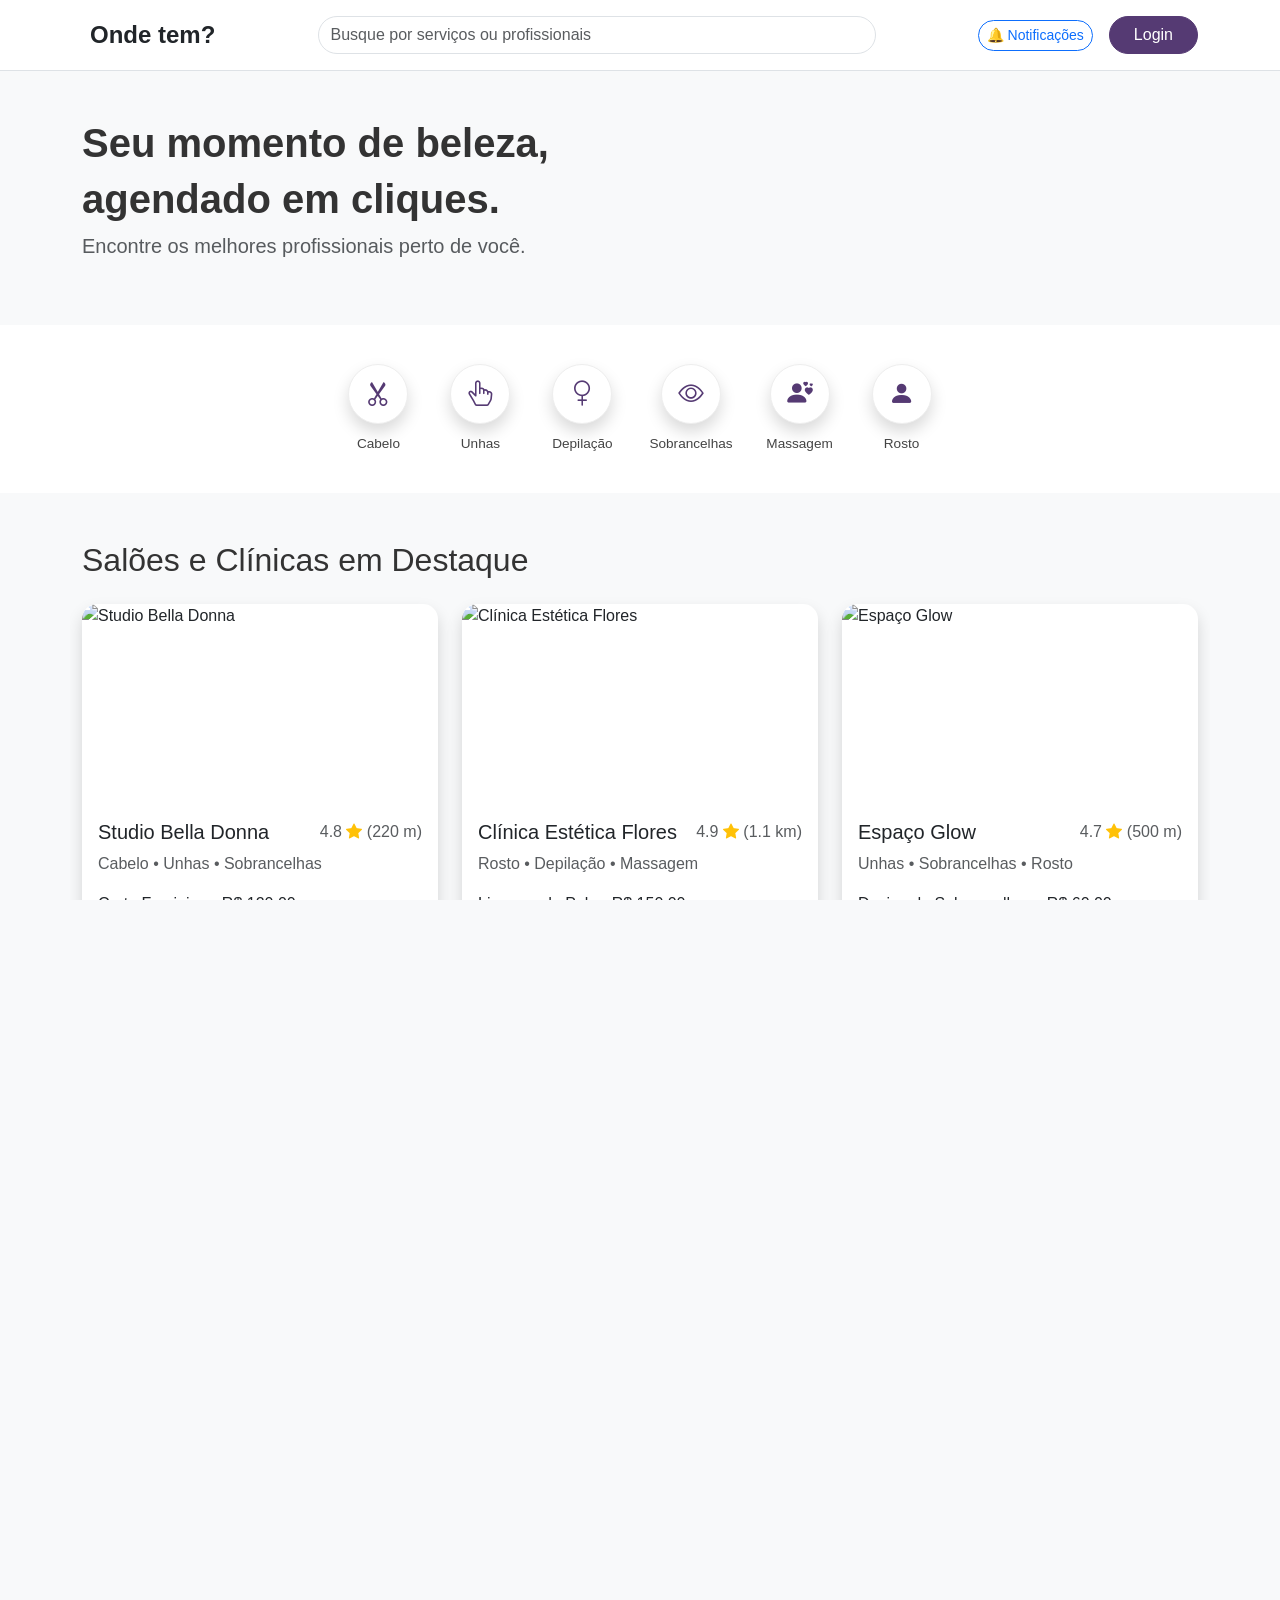
==== index.html @ 01bdcd21 "Update index.html Botão notificação" ====
<!DOCTYPE html>
<html lang="pt-br">
<head>
  <meta charset="UTF-8">
  <meta name="viewport" content="width=device-width, initial-scale=1.0">
  <title>Onde Tem? - Agendamento de Serviços Estéticos</title>
  
  <link href="https://cdn.jsdelivr.net/npm/bootstrap@5.3.0/dist/css/bootstrap.min.css" rel="stylesheet">
  <link rel="stylesheet" href="https://cdn.jsdelivr.net/npm/bootstrap-icons@1.10.5/font/bootstrap-icons.css">
  <link rel="stylesheet" href="style.css">
  <link rel="manifest" href="manifest.json">
  <meta name="theme-color" content="#553A73">
  <link rel="stylesheet" href="https://unpkg.com/leaflet@1.9.4/dist/leaflet.css" />
  <script src="https://unpkg.com/leaflet@1.9.4/dist/leaflet.js"></script>
</head>

<body>

  <header class="bg-white py-3 border-bottom sticky-top d-none d-md-block">
    <div class="container d-flex justify-content-between align-items-center">
      <div class="logo d-flex align-items-center">
        <i class="bi bi-b-circle-fill fs-2 text-danger me-2"></i>
        <span class="fs-4 fw-bold text-dark">Onde tem?</span>
      </div>
      <div class="search-bar w-50">
        <input type="search" class="form-control rounded-pill" placeholder="Busque por serviços ou profissionais">
      </div>
      <div class="header-action d-flex align-items-center gap-3">
        <button id="btn-subscribe" class="btn btn-outline-primary btn-sm rounded-pill">
          🔔 Notificações
        </button>
        <button class="btn btn-danger rounded-pill px-4">Login</button>
      </div>
    </div>
  </header>

  <header class="bg-white py-2 border-bottom d-md-none sticky-top">
    <div class="container-fluid d-flex justify-content-between align-items-center">
        <div class="logo d-flex align-items-center">
            <i class="bi bi-b-circle-fill fs-2 text-danger me-2"></i>
            <span class="fs-4 fw-bold text-dark">Onde tem?</span>
        </div>
        <div class="search-container-mobile d-flex align-items-center gap-2">
            <button id="btn-subscribe-mobile" class="btn btn-link text-primary p-0">
              <i class="bi bi-bell"></i>
            </button>
            <input type="search" id="input-busca-mobile" class="form-control rounded-pill d-none" placeholder="Buscar...">
            <div class="search-icon fs-3 text-muted ms-2" id="btn-lupa-mobile" style="cursor: pointer;">
              <i class="bi bi-search"></i>
            </div>
        </div>
    </div>
  </header>

  <section class="hero bg-light py-5">
    <div class="container text-center text-md-start position-relative">
        <div class="row align-items-center">
            <div class="col-md-8">
                <h1 class="display-6 fw-bold">Seu momento de beleza,</h1>
                <h1 class="display-6 fw-bold">agendado em cliques.</h1>
                <p class="lead text-muted d-none d-md-block">Encontre os melhores profissionais perto de você.</p>
            </div>
            <div class="col-md-4 position-relative d-none d-md-block"></div>
        </div>
    </div>
  </section>

<!-- Categorias -->
  <section class="categories py-4 bg-white">
    <div class="container">
      <div class="categories-wrapper">
        <div class="category-item text-center">
          <div class="icon-circle shadow"><i class="bi bi-scissors"></i></div>
          <p>Cabelo</p>
        </div>
        <div class="category-item text-center">
          <div class="icon-circle shadow"><i class="bi bi-hand-index-thumb"></i></div>
          <p>Unhas</p>
        </div>
        <div class="category-item text-center">
          <div class="icon-circle shadow"><i class="bi bi-gender-female"></i></div>
          <p>Depilação</p>
        </div>
        <div class="category-item text-center">
          <div class="icon-circle shadow"><i class="bi bi-eye"></i></div>
          <p>Sobrancelhas</p>
        </div>
        <div class="category-item text-center">
          <div class="icon-circle shadow"><i class="bi bi-person-hearts"></i></div>
          <p>Massagem</p>
        </div>
        <div class="category-item text-center">
          <div class="icon-circle shadow"><i class="bi bi-person-fill"></i></div>
          <p>Rosto</p>
        </div>
      </div>
    </div>
  </section>

<!-- Cards com Salões e Clínicas -->  
<section class="listings py-5 bg-light">
  <div class="container">
    <h2 class="mb-4">Salões e Clínicas em Destaque</h2>
    <div class="row g-4 flex-nowrap overflow-auto pb-3">
      
      <div class="col-10 col-md-6 col-lg-4 card-salao" data-index="0">
        <div class="card service-card shadow h-100">
          <img src="https://frizzar.com.br/blog/wp-content/uploads/2025/01/salao-de-beleza-moderno.webp" class="card-img-top" alt="Studio Bella Donna" style="height: 200px; object-fit: cover;">
          <div class="card-body d-flex flex-column">
            <div class="d-flex justify-content-between align-items-center mb-2">
              <h5 class="card-title mb-0">Studio Bella Donna</h5>
              <span class="text-muted fs-6">4.8 <i class="bi bi-star-fill text-warning"></i> (220 m)</span>
            </div>
            <p class="card-text text-muted mb-3">Cabelo • Unhas • Sobrancelhas</p>
            <div class="services-list mb-3">
              <p>Corte Feminino • R$ 120,00</p>
              <p>Manicure Simples • R$ 35,00</p>
            </div>
            <div class="mt-auto">
              <button class="btn btn-danger w-100 rounded-pill">Agendar</button>
            </div>
          </div>
        </div>
      </div>

      <div class="col-10 col-md-6 col-lg-4 card-salao" data-index="1">
        <div class="card service-card shadow h-100">
          <img src="https://s2.glbimg.com/Ha2q-YYa3pCWtwM4E51zi_p-POI=/940x523/e.glbimg.com/og/ed/f/original/2019/02/20/blow-dry-bar-del-mar-chairs-counter-853427.jpg" class="card-img-top" alt="Clínica Estética Flores" style="height: 200px; object-fit: cover;">
          <div class="card-body d-flex flex-column">
            <div class="d-flex justify-content-between align-items-center mb-2">
              <h5 class="card-title mb-0">Clínica Estética Flores</h5>
              <span class="text-muted fs-6">4.9 <i class="bi bi-star-fill text-warning"></i> (1.1 km)</span>
            </div>
            <p class="card-text text-muted mb-3">Rosto • Depilação • Massagem</p>
            <div class="services-list mb-3">
              <p>Limpeza de Pele • R$ 150,00</p>
              <p>Drenagem Linfática • R$ 180,00</p>
            </div>
            <div class="mt-auto">
              <button class="btn btn-danger w-100 rounded-pill">Agendar</button>
            </div>
          </div>
        </div>
      </div>

      <div class="col-10 col-md-6 col-lg-4 card-salao" data-index="2">
        <div class="card service-card shadow h-100">
          <img src="https://ferrante.com.br/wp-content/uploads/2024/11/decoracao-minimalista-salao.jpg.jpeg" class="card-img-top" alt="Espaço Glow" style="height: 200px; object-fit: cover;">
          <div class="card-body d-flex flex-column">
            <div class="d-flex justify-content-between align-items-center mb-2">
              <h5 class="card-title mb-0">Espaço Glow</h5>
              <span class="text-muted fs-6">4.7 <i class="bi bi-star-fill text-warning"></i> (500 m)</span>
            </div>
            <p class="card-text text-muted mb-3">Unhas • Sobrancelhas • Rosto</p>
            <div class="services-list mb-3">
              <p>Design de Sobrancelhas • R$ 60,00</p>
              <p>Alongamento em Gel • R$ 160,00</p>
            </div>
            <div class="mt-auto">
              <button class="btn btn-danger w-100 rounded-pill">Agendar</button>
            </div>
          </div>
        </div>
      </div>

    </div>
  </div>
</section>

<!-- Modal ao clicar em agendar -->  
  <div class="modal fade" id="modalAgendamento" tabindex="-1" aria-labelledby="modalAgendamentoLabel" aria-hidden="true">
  <div class="modal-dialog modal-dialog-centered">
    <div class="modal-content">
      <div class="modal-header">
        <h5 class="modal-title" id="modalAgendamentoLabel">Finalizar Agendamento</h5>
        <button type="button" class="btn-close" data-bs-dismiss="modal" aria-label="Close"></button>
      </div>
      <div class="modal-body">
        <form id="formAgendamento">
          <div class="mb-3">
            <label class="form-label">Escolha o dia:</label>
            <input type="date" class="form-control" id="dataAgendamento" required>
          </div>

          <div class="mb-3">
            <label class="form-label">Horário disponível:</label>
            <select class="form-select" id="horaAgendamento" required>
              <option value="">Selecione...</option>
              <option>09:00</option>
              <option>10:00</option>
              <option>14:00</option>
              <option>16:00</option>
            </select>
          </div>

          <div class="mb-3">
            <label class="form-label">Forma de Pagamento:</label>
            <select class="form-select" id="metodoPagamento" required>
              <option value="pix">Pix</option>
              <option value="cartao">Cartão de Crédito</option>
              <option value="local">Pagar no Estabelecimento</option>
            </select>
          </div>

          <hr>
          <div id="statusPagamento" class="text-center small mb-2"></div>
          <button type="submit" class="btn btn-danger w-100 rounded-pill">Confirmar e Pagar</button>
        </form>
      </div>
    </div>
  </div>
  </div>

<!-- Barra de navegação mobile --> 
  <nav class="fixed-bottom bg-white d-md-none border-top py-2 bottom-nav">
    <div class="container-fluid d-flex justify-content-around text-center">
      <a href="index.html" class="nav-link-custom text-danger">
          <i class="bi bi-house-door-fill fs-4"></i>
          <span class="small d-block">Início</span>
      </a>
      <a href="#" class="nav-link-custom text-muted">
          <i class="bi bi-search fs-4"></i>
          <span class="small d-block">Buscar</span>
      </a>
      <a href="agendamentos.html" class="nav-link-custom text-muted">
          <i class="bi bi-calendar-check fs-4"></i>
          <span class="small d-block">Agendamentos</span>
      </a>
      <a href="#" class="nav-link-custom text-muted">
          <i class="bi bi-person fs-4"></i>
          <span class="small d-block">Perfil</span>
      </a>
    </div>
  </nav>

<!-- Mapa -->   
  <div id="map"></div>

  <script src="https://cdn.jsdelivr.net/npm/bootstrap@5.3.0/dist/js/bootstrap.bundle.min.js"></script>
  <script src="config.js"></script>
  <script src="utils.js"></script>
  <script src="script.js"></script>
  <script src="app.js"></script>
</body>
</html>
---- style.css ----
/* --- CONFIGURAÇÕES BASE --- */
html, body {
    height: 100%;
    margin: 0;
    font-family: 'Segoe UI', Arial, sans-serif;
    background-color: #f8f9fa;
    color: #333;
    overflow: hidden; /* Trava o scroll geral para o efeito Airbnb funcionar */
}

/* Cores do Design (Roxo Principal) */
.btn-danger {
    background-color: #553A73;
    border-color: #553A73;
}
.btn-danger:hover {
    background-color: #442e5c;
    border-color: #442e5c;
}
.text-danger {
    color: #553A73 !important;
}

/* --- ESTRUTURA SPLIT SCREEN (AIRBNB STYLE) --- */
.main-split-container {
    display: flex;
    height: calc(100vh - 73px); /* Altura total menos o header */
    margin-top: 73px; /* Compensação do header fixo */
}

/* Lado Esquerdo: Lista Rolável */
.listings-side {
    flex: 1.2;
    overflow-y: auto;
    background: #fff;
    scrollbar-width: none; /* Esconde scroll no Firefox */
}
.listings-side::-webkit-scrollbar {
    display: none; /* Esconde scroll no Chrome/Safari */
}

/* Lado Direito: Mapa Fixo */
.map-side {
    flex: 2;
    position: sticky;
    top: 0;
    height: 100%;
}
#map {
    height: 100%;
    width: 100%;
    z-index: 1;
}

/* --- CATEGORIAS (BOLINHAS) --- */
.categories-wrapper {
    display: flex;
    justify-content: flex-start;
    align-items: center;
    gap: 32px; /* Espaçamento elegante entre categorias */
    overflow-x: auto;
    padding: 15px 20px;
    scrollbar-width: none;
}

.categories-wrapper::-webkit-scrollbar {
    display: none;
}

/* Centraliza no Desktop */
@media (min-width: 769px) {
    .categories-wrapper {
        justify-content: center;
    }
}

.category-item {
    flex: 0 0 auto;
    min-width: 70px;
    cursor: pointer;
    text-align: center;
    display: flex;
    flex-direction: column;
    align-items: center;
}

.icon-circle {
    width: 60px;
    height: 60px;
    background-color: white;
    border-radius: 50%;
    display: flex;
    justify-content: center;
    align-items: center;
    margin-bottom: 10px;
    font-size: 1.6rem;
    color: #553A73;
    transition: all 0.2s ease-in-out;
    border: 1px solid #eee;
    box-shadow: 0 2px 4px rgba(0,0,0,0.05);
}

.category-item:hover .icon-circle {
    transform: translateY(-3px);
    border-color: #553A73;
    box-shadow: 0 4px 8px rgba(85, 58, 115, 0.15);
}

.category-item p {
    font-size: 0.85rem;
    font-weight: 500;
    color: #444;
    margin-bottom: 0;
    white-space: nowrap;
}

/* --- CARDS DE SERVIÇO --- */
.service-card {
    border: none;
    border-radius: 15px;
    overflow: hidden;
    transition: all 0.3s ease;
    background: #fff;
}

.service-card img {
    height: 200px;
    object-fit: cover;
    border-radius: 15px 15px 0 0;
}

.service-card:hover {
    box-shadow: 0 8px 16px rgba(0,0,0,0.15) !important;
}

.card-ativo-mapa {
    border: 2px solid #553A73 !important;
    transform: translateY(-5px);
    box-shadow: 0 10px 20px rgba(85, 58, 115, 0.2) !important;
}

/* --- BUSCA MOBILE --- */
#input-busca-mobile {
    width: 0;
    transition: width 0.3s ease;
}
#input-busca-mobile.ativo {
    width: 150px;
    display: block !important;
}

/* --- RESPONSIVIDADE (GAVETA MOBILE) --- */
@media (max-width: 768px) {
    html, body {
        overflow: auto;
    }
    
    .main-split-container {
        flex-direction: column;
        height: auto;
        position: relative;
    }

    .map-side {
        position: absolute;
        top: 0; left: 0;
        width: 100%;
        height: 100vh;
        z-index: 1;
    }

    .listings-side {
        position: relative;
        margin-top: 50vh; /* Gaveta começa no meio */
        z-index: 100;
        border-radius: 25px 25px 0 0;
        box-shadow: 0 -5px 20px rgba(0,0,0,0.2);
        padding-bottom: 100px;
        background: #fff;
    }

    .listings-side::before {
        content: "";
        width: 40px;
        height: 5px;
        background: #ccc;
        border-radius: 10px;
        margin: 15px auto;
        display: block;
    }
}

/* Marcadores Estilo Airbnb (Pílulas de Preço) */
.custom-div-icon div {
    background: white;
    padding: 5px 10px;
    border-radius: 20px;
    font-weight: bold;
    border: 1px solid #ccc;
    box-shadow: 0 2px 5px rgba(0,0,0,0.2);
    font-size: 12px;
    white-space: nowrap;
    color: #333;
}
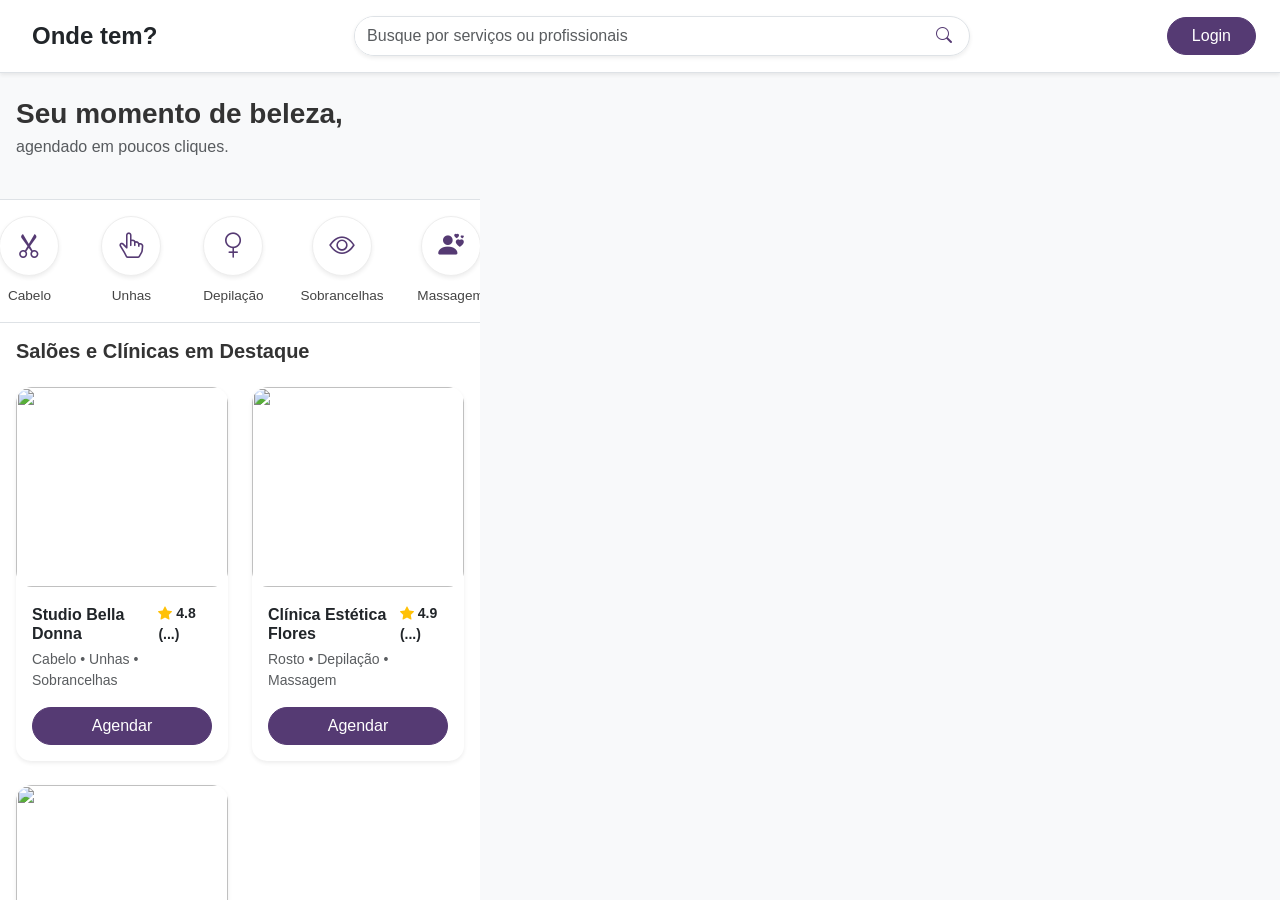
==== commit 05d38904: "botão de login e cadastro" ====
--- a/index.html
+++ b/index.html
@@ -7,214 +7,179 @@
   
   <link href="https://cdn.jsdelivr.net/npm/bootstrap@5.3.0/dist/css/bootstrap.min.css" rel="stylesheet">
   <link rel="stylesheet" href="https://cdn.jsdelivr.net/npm/bootstrap-icons@1.10.5/font/bootstrap-icons.css">
+  <link rel="stylesheet" href="https://unpkg.com/leaflet@1.9.4/dist/leaflet.css" />
   <link rel="stylesheet" href="style.css">
+  
   <link rel="manifest" href="manifest.json">
-  <meta name="theme-color" content="#553A73">
-  <link rel="stylesheet" href="https://unpkg.com/leaflet@1.9.4/dist/leaflet.css" />
+  <meta name="theme-color" content="#d93d3d">
+  
   <script src="https://unpkg.com/leaflet@1.9.4/dist/leaflet.js"></script>
 </head>
 
 <body>
 
-  <header class="bg-white py-3 border-bottom sticky-top d-none d-md-block">
-    <div class="container d-flex justify-content-between align-items-center">
+  <header class="bg-white py-3 border-bottom fixed-top shadow-sm" style="height: 73px; z-index: 1100;">
+    <div class="container-fluid px-4 d-flex justify-content-between align-items-center h-100">
       <div class="logo d-flex align-items-center">
         <i class="bi bi-b-circle-fill fs-2 text-danger me-2"></i>
         <span class="fs-4 fw-bold text-dark">Onde tem?</span>
       </div>
-      <div class="search-bar w-50">
-        <input type="search" class="form-control rounded-pill" placeholder="Busque por serviços ou profissionais">
-      </div>
-      <div class="header-action d-flex align-items-center gap-3">
-        <button id="btn-subscribe" class="btn btn-outline-primary btn-sm rounded-pill">
-          🔔 Notificações
-        </button>
-        <button class="btn btn-danger rounded-pill px-4">Login</button>
-      </div>
-    </div>
+      
+      <div class="search-bar w-50 d-none d-md-block">
+        <div class="input-group rounded-pill border shadow-sm">
+            <input type="search" class="form-control border-0 rounded-pill" placeholder="Busque por serviços ou profissionais">
+            <button class="btn text-danger pe-3"><i class="bi bi-search"></i></button>
+        </div>
+      </div>
+
+      <div class="search-container-mobile d-flex d-md-none align-items-center">
+        <input type="search" id="input-busca-mobile" class="form-control rounded-pill d-none" placeholder="Buscar...">
+        <div class="search-icon fs-3 text-muted ms-2" id="btn-lupa-mobile" style="cursor: pointer;">
+          <i class="bi bi-search"></i>
+        </div>
+      </div>
+
+      <div class="header-action">
+        <button class="btn btn-danger rounded-pill px-4" data-bs-toggle="modal" data-bs-target="#modalLogin">Login</button>
+      </div>
   </header>
 
-  <header class="bg-white py-2 border-bottom d-md-none sticky-top">
-    <div class="container-fluid d-flex justify-content-between align-items-center">
-        <div class="logo d-flex align-items-center">
-            <i class="bi bi-b-circle-fill fs-2 text-danger me-2"></i>
-            <span class="fs-4 fw-bold text-dark">Onde tem?</span>
-        </div>
-        <div class="search-container-mobile d-flex align-items-center gap-2">
-            <button id="btn-subscribe-mobile" class="btn btn-link text-primary p-0">
-              <i class="bi bi-bell"></i>
-            </button>
-            <input type="search" id="input-busca-mobile" class="form-control rounded-pill d-none" placeholder="Buscar...">
-            <div class="search-icon fs-3 text-muted ms-2" id="btn-lupa-mobile" style="cursor: pointer;">
-              <i class="bi bi-search"></i>
-            </div>
-        </div>
-    </div>
-  </header>
-
-  <section class="hero bg-light py-5">
-    <div class="container text-center text-md-start position-relative">
-        <div class="row align-items-center">
-            <div class="col-md-8">
-                <h1 class="display-6 fw-bold">Seu momento de beleza,</h1>
-                <h1 class="display-6 fw-bold">agendado em cliques.</h1>
-                <p class="lead text-muted d-none d-md-block">Encontre os melhores profissionais perto de você.</p>
-            </div>
-            <div class="col-md-4 position-relative d-none d-md-block"></div>
-        </div>
-    </div>
-  </section>
-
-<!-- Categorias -->
-  <section class="categories py-4 bg-white">
-    <div class="container">
-      <div class="categories-wrapper">
-        <div class="category-item text-center">
-          <div class="icon-circle shadow"><i class="bi bi-scissors"></i></div>
-          <p>Cabelo</p>
-        </div>
-        <div class="category-item text-center">
-          <div class="icon-circle shadow"><i class="bi bi-hand-index-thumb"></i></div>
-          <p>Unhas</p>
-        </div>
-        <div class="category-item text-center">
-          <div class="icon-circle shadow"><i class="bi bi-gender-female"></i></div>
-          <p>Depilação</p>
-        </div>
-        <div class="category-item text-center">
-          <div class="icon-circle shadow"><i class="bi bi-eye"></i></div>
-          <p>Sobrancelhas</p>
-        </div>
-        <div class="category-item text-center">
-          <div class="icon-circle shadow"><i class="bi bi-person-hearts"></i></div>
-          <p>Massagem</p>
-        </div>
-        <div class="category-item text-center">
-          <div class="icon-circle shadow"><i class="bi bi-person-fill"></i></div>
-          <p>Rosto</p>
-        </div>
-      </div>
-    </div>
-  </section>
-
-<!-- Cards com Salões e Clínicas -->  
-<section class="listings py-5 bg-light">
-  <div class="container">
-    <h2 class="mb-4">Salões e Clínicas em Destaque</h2>
-    <div class="row g-4 flex-nowrap overflow-auto pb-3">
-      
-      <div class="col-10 col-md-6 col-lg-4 card-salao" data-index="0">
-        <div class="card service-card shadow h-100">
-          <img src="https://frizzar.com.br/blog/wp-content/uploads/2025/01/salao-de-beleza-moderno.webp" class="card-img-top" alt="Studio Bella Donna" style="height: 200px; object-fit: cover;">
-          <div class="card-body d-flex flex-column">
-            <div class="d-flex justify-content-between align-items-center mb-2">
-              <h5 class="card-title mb-0">Studio Bella Donna</h5>
-              <span class="text-muted fs-6">4.8 <i class="bi bi-star-fill text-warning"></i> (220 m)</span>
-            </div>
-            <p class="card-text text-muted mb-3">Cabelo • Unhas • Sobrancelhas</p>
-            <div class="services-list mb-3">
-              <p>Corte Feminino • R$ 120,00</p>
-              <p>Manicure Simples • R$ 35,00</p>
-            </div>
-            <div class="mt-auto">
-              <button class="btn btn-danger w-100 rounded-pill">Agendar</button>
-            </div>
-          </div>
-        </div>
-      </div>
-
-      <div class="col-10 col-md-6 col-lg-4 card-salao" data-index="1">
-        <div class="card service-card shadow h-100">
-          <img src="https://s2.glbimg.com/Ha2q-YYa3pCWtwM4E51zi_p-POI=/940x523/e.glbimg.com/og/ed/f/original/2019/02/20/blow-dry-bar-del-mar-chairs-counter-853427.jpg" class="card-img-top" alt="Clínica Estética Flores" style="height: 200px; object-fit: cover;">
-          <div class="card-body d-flex flex-column">
-            <div class="d-flex justify-content-between align-items-center mb-2">
-              <h5 class="card-title mb-0">Clínica Estética Flores</h5>
-              <span class="text-muted fs-6">4.9 <i class="bi bi-star-fill text-warning"></i> (1.1 km)</span>
-            </div>
-            <p class="card-text text-muted mb-3">Rosto • Depilação • Massagem</p>
-            <div class="services-list mb-3">
-              <p>Limpeza de Pele • R$ 150,00</p>
-              <p>Drenagem Linfática • R$ 180,00</p>
-            </div>
-            <div class="mt-auto">
-              <button class="btn btn-danger w-100 rounded-pill">Agendar</button>
-            </div>
-          </div>
-        </div>
-      </div>
-
-      <div class="col-10 col-md-6 col-lg-4 card-salao" data-index="2">
-        <div class="card service-card shadow h-100">
-          <img src="https://ferrante.com.br/wp-content/uploads/2024/11/decoracao-minimalista-salao.jpg.jpeg" class="card-img-top" alt="Espaço Glow" style="height: 200px; object-fit: cover;">
-          <div class="card-body d-flex flex-column">
-            <div class="d-flex justify-content-between align-items-center mb-2">
-              <h5 class="card-title mb-0">Espaço Glow</h5>
-              <span class="text-muted fs-6">4.7 <i class="bi bi-star-fill text-warning"></i> (500 m)</span>
-            </div>
-            <p class="card-text text-muted mb-3">Unhas • Sobrancelhas • Rosto</p>
-            <div class="services-list mb-3">
-              <p>Design de Sobrancelhas • R$ 60,00</p>
-              <p>Alongamento em Gel • R$ 160,00</p>
-            </div>
-            <div class="mt-auto">
-              <button class="btn btn-danger w-100 rounded-pill">Agendar</button>
-            </div>
-          </div>
-        </div>
-      </div>
-
+  <main class="main-split-container">
+    
+    <section class="listings-side">
+        
+        <div class="hero-mini py-4 px-3 bg-light d-none d-md-block border-bottom">
+            <h1 class="h3 fw-bold mb-1">Seu momento de beleza,</h1>
+            <p class="text-muted">agendado em poucos cliques.</p>
+        </div>
+
+        <div class="categories-section bg-white border-bottom sticky-top" style="top: 0; z-index: 100;">
+            <div class="categories-wrapper p-3">
+                <div class="category-item text-center">
+                    <div class="icon-circle shadow-sm"><i class="bi bi-scissors"></i></div>
+                    <p>Cabelo</p>
+                </div>
+                <div class="category-item text-center">
+                    <div class="icon-circle shadow-sm"><i class="bi bi-hand-index-thumb"></i></div>
+                    <p>Unhas</p>
+                </div>
+                <div class="category-item text-center">
+                    <div class="icon-circle shadow-sm"><i class="bi bi-gender-female"></i></div>
+                    <p>Depilação</p>
+                </div>
+                <div class="category-item text-center">
+                    <div class="icon-circle shadow-sm"><i class="bi bi-eye"></i></div>
+                    <p>Sobrancelhas</p>
+                </div>
+                <div class="category-item text-center">
+                    <div class="icon-circle shadow-sm"><i class="bi bi-person-hearts"></i></div>
+                    <p>Massagem</p>
+                </div>
+            </div>
+        </div>
+
+        <div class="p-3">
+            <h5 class="fw-bold mb-4">Salões e Clínicas em Destaque</h5>
+            <div class="row g-4" id="container-cards">
+                
+                <div class="col-12 col-xl-6 card-salao" data-index="0">
+                    <div class="card service-card shadow-sm h-100 border-0">
+                        <img src="https://frizzar.com.br/blog/wp-content/uploads/2025/01/salao-de-beleza-moderno.webp" class="card-img-top rounded-4">
+                        <div class="card-body d-flex flex-column">
+                            <div class="d-flex justify-content-between align-items-center mb-1">
+                                <h6 class="card-title mb-0 fw-bold">Studio Bella Donna</h6>
+                                <span class="small fw-bold"><i class="bi bi-star-fill text-warning"></i> 4.8 (<span id="dist-0">...</span>)</span>
+                            </div>
+                            <p class="card-text text-muted small mb-3">Cabelo • Unhas • Sobrancelhas</p>
+                            <div class="mt-auto">
+                                <button class="btn btn-danger w-100 rounded-pill">Agendar</button>
+                            </div>
+                        </div>
+                    </div>
+                </div>
+
+                <div class="col-12 col-xl-6 card-salao" data-index="1">
+                    <div class="card service-card shadow-sm h-100 border-0">
+                        <img src="https://s2.glbimg.com/Ha2q-YYa3pCWtwM4E51zi_p-POI=/940x523/e.glbimg.com/og/ed/f/original/2019/02/20/blow-dry-bar-del-mar-chairs-counter-853427.jpg" class="card-img-top rounded-4">
+                        <div class="card-body d-flex flex-column">
+                            <div class="d-flex justify-content-between align-items-center mb-1">
+                                <h6 class="card-title mb-0 fw-bold">Clínica Estética Flores</h6>
+                                <span class="small fw-bold"><i class="bi bi-star-fill text-warning"></i> 4.9 (<span id="dist-1">...</span>)</span>
+                            </div>
+                            <p class="card-text text-muted small mb-3">Rosto • Depilação • Massagem</p>
+                            <div class="mt-auto">
+                                <button class="btn btn-danger w-100 rounded-pill">Agendar</button>
+                            </div>
+                        </div>
+                    </div>
+                </div>
+
+                <div class="col-12 col-xl-6 card-salao" data-index="2">
+                    <div class="card service-card shadow-sm h-100 border-0">
+                        <img src="https://ferrante.com.br/wp-content/uploads/2024/11/decoracao-minimalista-salao.jpg.jpeg" class="card-img-top rounded-4">
+                        <div class="card-body d-flex flex-column">
+                            <div class="d-flex justify-content-between align-items-center mb-1">
+                                <h6 class="card-title mb-0 fw-bold">Espaço Glow</h6>
+                                <span class="small fw-bold"><i class="bi bi-star-fill text-warning"></i> 4.7 (<span id="dist-2">...</span>)</span>
+                            </div>
+                            <p class="card-text text-muted small mb-3">Unhas • Sobrancelhas • Rosto</p>
+                            <div class="mt-auto">
+                                <button class="btn btn-danger w-100 rounded-pill">Agendar</button>
+                            </div>
+                        </div>
+                    </div>
+                </div>
+
+            </div>
+        </div>
+    </section>
+
+    <section class="map-side">
+        <div id="map"></div>
+    </section>
+
+  </main>
+
+  <div class="modal fade" id="modalAgendamento" tabindex="-1" aria-hidden="true">
+    <div class="modal-dialog modal-dialog-centered">
+      <div class="modal-content rounded-4 border-0">
+        <div class="modal-header border-0 pb-0">
+          <h5 class="modal-title fw-bold" id="modalAgendamentoLabel">Finalizar Agendamento</h5>
+          <button type="button" class="btn-close" data-bs-dismiss="modal" aria-label="Close"></button>
+        </div>
+        <div class="modal-body">
+          <form id="formAgendamento">
+            <div class="mb-3">
+              <label class="form-label small fw-bold">Escolha o dia:</label>
+              <input type="date" class="form-control" id="dataAgendamento" required>
+            </div>
+            <div class="mb-3">
+              <label class="form-label small fw-bold">Horário disponível:</label>
+              <select class="form-select" id="horaAgendamento" required>
+                <option value="">Selecione...</option>
+                <option>09:00</option><option>10:00</option><option>14:00</option><option>16:00</option>
+              </select>
+            </div>
+            <div class="mb-3">
+              <label class="form-label small fw-bold">Forma de Pagamento:</label>
+              <select class="form-select" id="metodoPagamento" required>
+                <option value="pix">Pix</option>
+                <option value="cartao">Cartão de Crédito</option>
+                <option value="local">Pagar no Estabelecimento</option>
+              </select>
+            </div>
+            <hr>
+            <div id="statusPagamento" class="text-center small mb-2"></div>
+            <button type="submit" class="btn btn-danger w-100 rounded-pill py-2 fw-bold">Confirmar e Pagar</button>
+          </form>
+        </div>
+      </div>
     </div>
   </div>
-</section>
-
-<!-- Modal ao clicar em agendar -->  
-  <div class="modal fade" id="modalAgendamento" tabindex="-1" aria-labelledby="modalAgendamentoLabel" aria-hidden="true">
-  <div class="modal-dialog modal-dialog-centered">
-    <div class="modal-content">
-      <div class="modal-header">
-        <h5 class="modal-title" id="modalAgendamentoLabel">Finalizar Agendamento</h5>
-        <button type="button" class="btn-close" data-bs-dismiss="modal" aria-label="Close"></button>
-      </div>
-      <div class="modal-body">
-        <form id="formAgendamento">
-          <div class="mb-3">
-            <label class="form-label">Escolha o dia:</label>
-            <input type="date" class="form-control" id="dataAgendamento" required>
-          </div>
-
-          <div class="mb-3">
-            <label class="form-label">Horário disponível:</label>
-            <select class="form-select" id="horaAgendamento" required>
-              <option value="">Selecione...</option>
-              <option>09:00</option>
-              <option>10:00</option>
-              <option>14:00</option>
-              <option>16:00</option>
-            </select>
-          </div>
-
-          <div class="mb-3">
-            <label class="form-label">Forma de Pagamento:</label>
-            <select class="form-select" id="metodoPagamento" required>
-              <option value="pix">Pix</option>
-              <option value="cartao">Cartão de Crédito</option>
-              <option value="local">Pagar no Estabelecimento</option>
-            </select>
-          </div>
-
-          <hr>
-          <div id="statusPagamento" class="text-center small mb-2"></div>
-          <button type="submit" class="btn btn-danger w-100 rounded-pill">Confirmar e Pagar</button>
-        </form>
-      </div>
-    </div>
-  </div>
-  </div>
-
-<!-- Barra de navegação mobile --> 
-  <nav class="fixed-bottom bg-white d-md-none border-top py-2 bottom-nav">
+
+  <nav class="fixed-bottom bg-white d-md-none border-top py-2 bottom-nav" style="z-index: 1200;">
     <div class="container-fluid d-flex justify-content-around text-center">
-      <a href="index.html" class="nav-link-custom text-danger">
+      <a href="#" class="nav-link-custom text-danger">
           <i class="bi bi-house-door-fill fs-4"></i>
           <span class="small d-block">Início</span>
       </a>
@@ -222,7 +187,7 @@
           <i class="bi bi-search fs-4"></i>
           <span class="small d-block">Buscar</span>
       </a>
-      <a href="agendamentos.html" class="nav-link-custom text-muted">
+      <a href="#" class="nav-link-custom text-muted">
           <i class="bi bi-calendar-check fs-4"></i>
           <span class="small d-block">Agendamentos</span>
       </a>
@@ -233,13 +198,127 @@
     </div>
   </nav>
 
-<!-- Mapa -->   
-  <div id="map"></div>
+  <div class="modal fade" id="modalLogin" tabindex="-1" aria-hidden="true">
+    <div class="modal-dialog modal-dialog-centered">
+      <div class="modal-content rounded-4 border-0 shadow-lg">
+        <div class="modal-header border-0 pb-0 justify-content-center">
+          <h5 class="fw-bold mt-3">Entrar no Onde Tem?</h5>
+        </div>
+        <div class="modal-body p-4">
+          <ul class="nav nav-pills nav-fill mb-4 bg-light rounded-pill p-1" id="loginTab" role="tablist">
+            <li class="nav-item">
+              <button class="nav-link active rounded-pill" data-bs-toggle="pill" data-bs-target="#tab-usuario">Sou Cliente</button>
+            </li>
+            <li class="nav-item">
+              <button class="nav-link rounded-pill" data-bs-toggle="pill" data-bs-target="#tab-empresa">Sou Empresa</button>
+            </li>
+          </ul>
+
+          <div class="tab-content">
+            <div class="tab-pane fade show active" id="tab-usuario">
+              <form id="formLoginUsuario">
+                <input type="email" class="form-control mb-2 rounded-3" placeholder="E-mail" required>
+                <input type="password" class="form-control mb-3 rounded-3" placeholder="Senha" required>
+                <button class="btn btn-danger w-100 rounded-pill mb-3">Entrar como Usuário</button>
+                <p class="text-center small">Não tem conta? <a href="#" class="text-danger fw-bold abrir-cadastro">Cadastre-se agora</a></p>
+              </form>
+            </div>
+
+            <div class="tab-pane fade" id="tab-empresa">
+              <form id="formLoginEmpresa">
+                <input type="email" class="form-control mb-2 rounded-3" placeholder="E-mail da Empresa" required>
+                <input type="password" class="form-control mb-3 rounded-3" placeholder="Senha" required>
+                <button class="btn btn-dark w-100 rounded-pill mb-3">Acessar Painel da Empresa</button>
+                <p class="text-center small">Quer ser parceiro? <a href="#" class="text-danger fw-bold abrir-cadastro">Cadastrar minha Empresa</a></p>
+              </form>
+            </div>
+          </div>
+        </div>
+      </div>
+    </div>
+  </div>
+  <div class="modal fade" id="modalCadastro" tabindex="-1" aria-hidden="true">
+    <div class="modal-dialog modal-dialog-centered modal-lg">
+      <div class="modal-content rounded-4 border-0 shadow-lg">
+        <div class="modal-header border-0 pb-0">
+          <h5 class="fw-bold ms-3 mt-3">Crie sua conta no Onde Tem?</h5>
+          <button type="button" class="btn-close me-3 mt-3" data-bs-dismiss="modal"></button>
+        </div>
+        <div class="modal-body p-4">
+          
+          <ul class="nav nav-pills nav-fill mb-4 bg-light rounded-pill p-1" id="cadastroTab" role="tablist">
+            <li class="nav-item">
+              <button class="nav-link active rounded-pill" data-bs-toggle="pill" data-bs-target="#cad-usuario">Novo Cliente</button>
+            </li>
+            <li class="nav-item">
+              <button class="nav-link rounded-pill" data-bs-toggle="pill" data-bs-target="#cad-empresa">Nova Empresa</button>
+            </li>
+          </ul>
+
+          <div class="tab-content">
+            <div class="tab-pane fade show active" id="cad-usuario">
+              <form id="formCadUsuario" class="row g-3">
+                <div class="col-md-6">
+                  <label class="small fw-bold">Nome Completo</label>
+                  <input type="text" class="form-control rounded-3" placeholder="Ex: André Souza" required>
+                </div>
+                <div class="col-md-6">
+                  <label class="small fw-bold">Telefone</label>
+                  <input type="tel" class="form-control rounded-3" placeholder="(22) 99999-9999">
+                </div>
+                <div class="col-12">
+                  <label class="small fw-bold">E-mail</label>
+                  <input type="email" class="form-control rounded-3" placeholder="seu@email.com" required>
+                </div>
+                <div class="col-md-6">
+                  <label class="small fw-bold">Senha</label>
+                  <input type="password" class="form-control rounded-3" required>
+                </div>
+                <div class="col-md-6">
+                  <label class="small fw-bold">Confirmar Senha</label>
+                  <input type="password" class="form-control rounded-3" required>
+                </div>
+                <div class="col-12 mt-4">
+                  <button type="submit" class="btn btn-danger w-100 rounded-pill py-2">Finalizar Cadastro de Cliente</button>
+                </div>
+              </form>
+            </div>
+
+          <div class="tab-pane fade" id="cad-empresa">
+            <form id="formCadEmpresa" class="row g-3">
+              <div class="col-12">
+                <label class="small fw-bold">Nome da Empresa (Fantasia)</label>
+                <input type="text" id="cad-nome-empresa" class="form-control rounded-3" placeholder="Ex: Studio Bella Donna" required>
+              </div> 
+              <div class="col-12">
+                <label class="small fw-bold">Telefone</label>
+                <input type="text" id="cad-telefone-empresa" class="form-control rounded-3" placeholder="Ex: (22) 99999-9999" required>
+              </div> 
+              <div class="col-12">
+                <label class="small fw-bold">E-mail Corporativo</label>
+                <input type="email" id="cad-email-empresa" class="form-control rounded-3" placeholder="contato@empresa.com" required>
+              </div>
+              <div class="col-md-6">
+                <label class="small fw-bold">Senha</label>
+                <input type="password" id="cad-senha-empresa" class="form-control rounded-3" required>
+              </div>
+              <div class="col-md-6">
+                <label class="small fw-bold">Confirmar Senha</label>
+                <input type="password" id="cad-repetir-senha-empresa" class="form-control rounded-3" required>
+              </div>
+              <div class="col-12 mt-4">
+                <button type="submit" class="btn btn-dark w-100 rounded-pill py-2">Cadastrar minha Empresa</button>
+              </div>
+            </form>
+          </div>
+          </div>
+        </div>
+      </div>
+    </div>
+  </div>
 
   <script src="https://cdn.jsdelivr.net/npm/bootstrap@5.3.0/dist/js/bootstrap.bundle.min.js"></script>
-  <script src="config.js"></script>
-  <script src="utils.js"></script>
   <script src="script.js"></script>
-  <script src="app.js"></script>
+  
 </body>
-</html>
+</html>
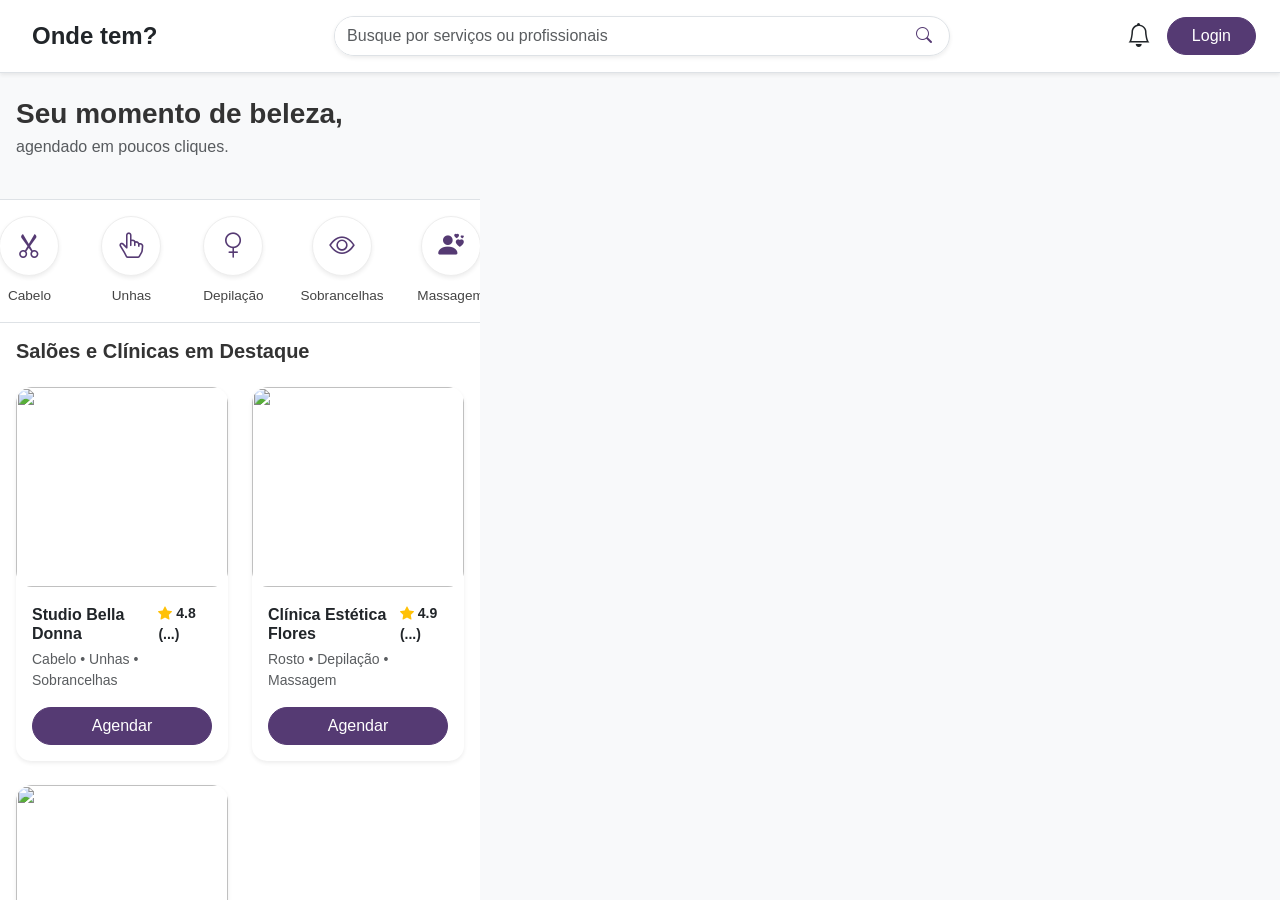
==== commit e91c7528: "notificaçoes" ====
--- a/index.html
+++ b/index.html
@@ -4,16 +4,14 @@
   <meta charset="UTF-8">
   <meta name="viewport" content="width=device-width, initial-scale=1.0">
   <title>Onde Tem? - Agendamento de Serviços Estéticos</title>
-  
   <link href="https://cdn.jsdelivr.net/npm/bootstrap@5.3.0/dist/css/bootstrap.min.css" rel="stylesheet">
   <link rel="stylesheet" href="https://cdn.jsdelivr.net/npm/bootstrap-icons@1.10.5/font/bootstrap-icons.css">
   <link rel="stylesheet" href="https://unpkg.com/leaflet@1.9.4/dist/leaflet.css" />
   <link rel="stylesheet" href="style.css">
-  
   <link rel="manifest" href="manifest.json">
   <meta name="theme-color" content="#d93d3d">
-  
   <script src="https://unpkg.com/leaflet@1.9.4/dist/leaflet.js"></script>
+  <script src="app.js"></script>
 </head>
 
 <body>
@@ -38,10 +36,16 @@
           <i class="bi bi-search"></i>
         </div>
       </div>
-
-      <div class="header-action">
+      <div class="header-action d-flex align-items-center">
+        <button id="btn-notificacao" class="btn btn-link text-dark position-relative p-0 border-0 me-3">
+          <i class="bi bi-bell fs-4"></i>
+          <span id="badge-notificacao" class="position-absolute top-0 start-100 translate-middle p-1 bg-success border border-light rounded-circle d-none">
+            <span class="visually-hidden">Ativo</span>
+          </span>
+        </button>
         <button class="btn btn-danger rounded-pill px-4" data-bs-toggle="modal" data-bs-target="#modalLogin">Login</button>
       </div>
+      
   </header>
 
   <main class="main-split-container">
@@ -177,27 +181,6 @@
     </div>
   </div>
 
-  <nav class="fixed-bottom bg-white d-md-none border-top py-2 bottom-nav" style="z-index: 1200;">
-    <div class="container-fluid d-flex justify-content-around text-center">
-      <a href="#" class="nav-link-custom text-danger">
-          <i class="bi bi-house-door-fill fs-4"></i>
-          <span class="small d-block">Início</span>
-      </a>
-      <a href="#" class="nav-link-custom text-muted">
-          <i class="bi bi-search fs-4"></i>
-          <span class="small d-block">Buscar</span>
-      </a>
-      <a href="#" class="nav-link-custom text-muted">
-          <i class="bi bi-calendar-check fs-4"></i>
-          <span class="small d-block">Agendamentos</span>
-      </a>
-      <a href="#" class="nav-link-custom text-muted">
-          <i class="bi bi-person fs-4"></i>
-          <span class="small d-block">Perfil</span>
-      </a>
-    </div>
-  </nav>
-
   <div class="modal fade" id="modalLogin" tabindex="-1" aria-hidden="true">
     <div class="modal-dialog modal-dialog-centered">
       <div class="modal-content rounded-4 border-0 shadow-lg">
@@ -238,84 +221,85 @@
     </div>
   </div>
   <div class="modal fade" id="modalCadastro" tabindex="-1" aria-hidden="true">
-    <div class="modal-dialog modal-dialog-centered modal-lg">
-      <div class="modal-content rounded-4 border-0 shadow-lg">
-        <div class="modal-header border-0 pb-0">
-          <h5 class="fw-bold ms-3 mt-3">Crie sua conta no Onde Tem?</h5>
-          <button type="button" class="btn-close me-3 mt-3" data-bs-dismiss="modal"></button>
-        </div>
-        <div class="modal-body p-4">
-          
-          <ul class="nav nav-pills nav-fill mb-4 bg-light rounded-pill p-1" id="cadastroTab" role="tablist">
-            <li class="nav-item">
-              <button class="nav-link active rounded-pill" data-bs-toggle="pill" data-bs-target="#cad-usuario">Novo Cliente</button>
-            </li>
-            <li class="nav-item">
-              <button class="nav-link rounded-pill" data-bs-toggle="pill" data-bs-target="#cad-empresa">Nova Empresa</button>
-            </li>
-          </ul>
-
-          <div class="tab-content">
-            <div class="tab-pane fade show active" id="cad-usuario">
-              <form id="formCadUsuario" class="row g-3">
-                <div class="col-md-6">
-                  <label class="small fw-bold">Nome Completo</label>
-                  <input type="text" class="form-control rounded-3" placeholder="Ex: André Souza" required>
-                </div>
-                <div class="col-md-6">
-                  <label class="small fw-bold">Telefone</label>
-                  <input type="tel" class="form-control rounded-3" placeholder="(22) 99999-9999">
-                </div>
-                <div class="col-12">
-                  <label class="small fw-bold">E-mail</label>
-                  <input type="email" class="form-control rounded-3" placeholder="seu@email.com" required>
-                </div>
-                <div class="col-md-6">
-                  <label class="small fw-bold">Senha</label>
-                  <input type="password" class="form-control rounded-3" required>
-                </div>
-                <div class="col-md-6">
-                  <label class="small fw-bold">Confirmar Senha</label>
-                  <input type="password" class="form-control rounded-3" required>
-                </div>
-                <div class="col-12 mt-4">
-                  <button type="submit" class="btn btn-danger w-100 rounded-pill py-2">Finalizar Cadastro de Cliente</button>
-                </div>
-              </form>
-            </div>
+  <div class="modal-dialog modal-dialog-centered modal-lg">
+    <div class="modal-content rounded-4 border-0 shadow-lg">
+      
+      <div class="modal-header border-0 pb-0 pt-3 px-3">
+        <h6 class="fw-bold mb-0 ps-1">Crie sua conta no Onde Tem?</h6>
+        <button type="button" class="btn-close" data-bs-dismiss="modal" aria-label="Close"></button>
+      </div>
+
+      <div class="modal-body p-3 pt-1">
+        
+        <ul class="nav nav-pills nav-fill mb-3 bg-light rounded-pill p-1" id="cadastroTab" role="tablist">
+          <li class="nav-item">
+            <button class="nav-link active rounded-pill py-1" data-bs-toggle="pill" data-bs-target="#cad-usuario" style="font-size: 0.85rem;">Novo Cliente</button>
+          </li>
+          <li class="nav-item">
+            <button class="nav-link rounded-pill py-1" data-bs-toggle="pill" data-bs-target="#cad-empresa" style="font-size: 0.85rem;">Nova Empresa</button>
+          </li>
+        </ul>
+
+        <div class="tab-content">
+          <div class="tab-pane fade show active" id="cad-usuario">
+            <form id="formCadUsuario" class="row g-2"> <div class="col-md-6">
+                <label class="small fw-bold mb-1">Nome Completo</label>
+                <input type="text" class="form-control form-control-sm rounded-3" placeholder="Ex: André Souza" required>
+              </div>
+              <div class="col-md-6">
+                <label class="small fw-bold mb-1">Telefone</label>
+                <input type="tel" class="form-control form-control-sm rounded-3" placeholder="(22) 99999-9999">
+              </div>
+              <div class="col-12">
+                <label class="small fw-bold mb-1">E-mail</label>
+                <input type="email" class="form-control form-control-sm rounded-3" placeholder="seu@email.com" required>
+              </div>
+              <div class="col-md-6">
+                <label class="small fw-bold mb-1">Senha</label>
+                <input type="password" class="form-control form-control-sm rounded-3" required>
+              </div>
+              <div class="col-md-6">
+                <label class="small fw-bold mb-1">Confirmar Senha</label>
+                <input type="password" class="form-control form-control-sm rounded-3" required>
+              </div>
+              <div class="col-12 mt-3">
+                <button type="submit" class="btn btn-danger w-100 rounded-pill py-2">Finalizar Cadastro</button>
+              </div>
+            </form>
+          </div>
 
           <div class="tab-pane fade" id="cad-empresa">
-            <form id="formCadEmpresa" class="row g-3">
+            <form id="formCadEmpresa" class="row g-2">
               <div class="col-12">
-                <label class="small fw-bold">Nome da Empresa (Fantasia)</label>
-                <input type="text" id="cad-nome-empresa" class="form-control rounded-3" placeholder="Ex: Studio Bella Donna" required>
+                <label class="small fw-bold mb-1">Nome da Empresa</label>
+                <input type="text" id="cad-nome-empresa" class="form-control form-control-sm rounded-3" placeholder="Ex: Studio Bella Donna" required>
               </div> 
               <div class="col-12">
-                <label class="small fw-bold">Telefone</label>
-                <input type="text" id="cad-telefone-empresa" class="form-control rounded-3" placeholder="Ex: (22) 99999-9999" required>
+                <label class="small fw-bold mb-1">Telefone</label>
+                <input type="text" id="cad-telefone-empresa" class="form-control form-control-sm rounded-3" placeholder="Ex: (22) 99999-9999" required>
               </div> 
               <div class="col-12">
-                <label class="small fw-bold">E-mail Corporativo</label>
-                <input type="email" id="cad-email-empresa" class="form-control rounded-3" placeholder="contato@empresa.com" required>
-              </div>
-              <div class="col-md-6">
-                <label class="small fw-bold">Senha</label>
-                <input type="password" id="cad-senha-empresa" class="form-control rounded-3" required>
-              </div>
-              <div class="col-md-6">
-                <label class="small fw-bold">Confirmar Senha</label>
-                <input type="password" id="cad-repetir-senha-empresa" class="form-control rounded-3" required>
-              </div>
-              <div class="col-12 mt-4">
-                <button type="submit" class="btn btn-dark w-100 rounded-pill py-2">Cadastrar minha Empresa</button>
+                <label class="small fw-bold mb-1">E-mail Corporativo</label>
+                <input type="email" id="cad-email-empresa" class="form-control form-control-sm rounded-3" placeholder="contato@empresa.com" required>
+              </div>
+              <div class="col-md-6">
+                <label class="small fw-bold mb-1">Senha</label>
+                <input type="password" id="cad-senha-empresa" class="form-control form-control-sm rounded-3" required>
+              </div>
+              <div class="col-md-6">
+                <label class="small fw-bold mb-1">Confirmar Senha</label>
+                <input type="password" id="cad-confirmar-senha-empresa" class="form-control form-control-sm rounded-3" required>
+              </div>
+              <div class="col-12 mt-3">
+                <button type="submit" class="btn btn-dark w-100 rounded-pill py-2">Cadastrar Empresa</button>
               </div>
             </form>
           </div>
-          </div>
         </div>
       </div>
     </div>
   </div>
+</div>
 
   <script src="https://cdn.jsdelivr.net/npm/bootstrap@5.3.0/dist/js/bootstrap.bundle.min.js"></script>
   <script src="script.js"></script>
--- a/style.css
+++ b/style.css
@@ -201,4 +201,26 @@
     font-size: 12px;
     white-space: nowrap;
     color: #333;
-}+}
+
+#btn-subscribe {
+  background-color: #007EBD;
+  color: #ffffff;
+  border: none;
+  padding: 12px 24px;
+  border-radius: 8px;
+  font-size: 1rem;
+  cursor: pointer;
+  transition: opacity 0.2s ease;
+}
+
+#btn-subscribe:hover {
+  opacity: 0.85;
+}
+
+#btn-subscribe:disabled {
+  background-color: #cccccc;
+  cursor: not-allowed;
+}
+
+
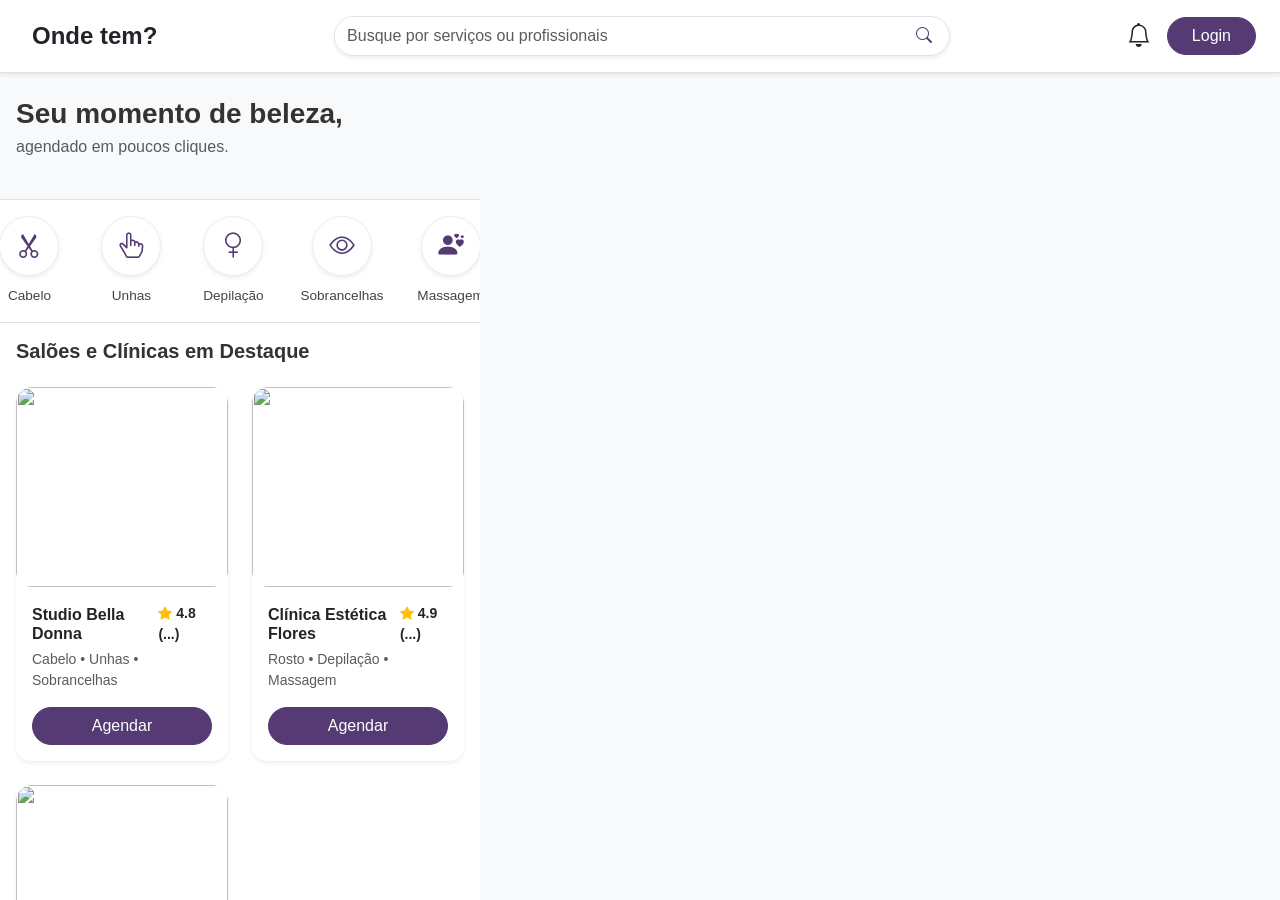
==== commit 46b4044a: "atualizacao" ====
--- a/index.html
+++ b/index.html
@@ -180,57 +180,55 @@
       </div>
     </div>
   </div>
-
-  <div class="modal fade" id="modalLogin" tabindex="-1" aria-hidden="true">
-    <div class="modal-dialog modal-dialog-centered">
-      <div class="modal-content rounded-4 border-0 shadow-lg">
-        <div class="modal-header border-0 pb-0 justify-content-center">
-          <h5 class="fw-bold mt-3">Entrar no Onde Tem?</h5>
-        </div>
-        <div class="modal-body p-4">
-          <ul class="nav nav-pills nav-fill mb-4 bg-light rounded-pill p-1" id="loginTab" role="tablist">
-            <li class="nav-item">
-              <button class="nav-link active rounded-pill" data-bs-toggle="pill" data-bs-target="#tab-usuario">Sou Cliente</button>
-            </li>
-            <li class="nav-item">
-              <button class="nav-link rounded-pill" data-bs-toggle="pill" data-bs-target="#tab-empresa">Sou Empresa</button>
-            </li>
-          </ul>
-
-          <div class="tab-content">
-            <div class="tab-pane fade show active" id="tab-usuario">
-              <form id="formLoginUsuario">
-                <input type="email" class="form-control mb-2 rounded-3" placeholder="E-mail" required>
-                <input type="password" class="form-control mb-3 rounded-3" placeholder="Senha" required>
-                <button class="btn btn-danger w-100 rounded-pill mb-3">Entrar como Usuário</button>
-                <p class="text-center small">Não tem conta? <a href="#" class="text-danger fw-bold abrir-cadastro">Cadastre-se agora</a></p>
-              </form>
-            </div>
-
-            <div class="tab-pane fade" id="tab-empresa">
-              <form id="formLoginEmpresa">
-                <input type="email" class="form-control mb-2 rounded-3" placeholder="E-mail da Empresa" required>
-                <input type="password" class="form-control mb-3 rounded-3" placeholder="Senha" required>
-                <button class="btn btn-dark w-100 rounded-pill mb-3">Acessar Painel da Empresa</button>
-                <p class="text-center small">Quer ser parceiro? <a href="#" class="text-danger fw-bold abrir-cadastro">Cadastrar minha Empresa</a></p>
-              </form>
-            </div>
+<div class="modal fade" id="modalLogin" tabindex="-1" aria-hidden="true">
+  <div class="modal-dialog modal-dialog-centered">
+    <div class="modal-content rounded-4 border-0 shadow-lg">
+      <div class="modal-header border-0 pb-0 justify-content-center">
+        <h5 class="fw-bold mt-3">Entrar no Onde Tem?</h5>
+      </div>
+      <div class="modal-body p-4">
+        <ul class="nav nav-pills nav-fill mb-4 bg-light rounded-pill p-1" id="loginTab" role="tablist">
+          <li class="nav-item">
+            <button class="nav-link active rounded-pill" data-bs-toggle="pill" data-bs-target="#tab-usuario">Sou Cliente</button>
+          </li>
+          <li class="nav-item">
+            <button class="nav-link rounded-pill" data-bs-toggle="pill" data-bs-target="#tab-empresa">Sou Empresa</button>
+          </li>
+        </ul>
+
+        <div class="tab-content">
+          <div class="tab-pane fade show active" id="tab-usuario">
+            <form id="formLoginUsuario">
+              <input type="email" id="login-email-usuario" class="form-control mb-2 rounded-3" placeholder="E-mail" required>
+              <input type="password" id="login-senha-usuario" class="form-control mb-3 rounded-3" placeholder="Senha" required>
+              <button class="btn btn-danger w-100 rounded-pill mb-3">Entrar como Usuário</button>
+              <p class="text-center small">Não tem conta? <a href="#" class="text-danger fw-bold abrir-cadastro">Cadastre-se agora</a></p>
+            </form>
+          </div>
+
+          <div class="tab-pane fade" id="tab-empresa">
+            <form id="formLoginEmpresa">
+              <input type="email" id="login-email-empresa" class="form-control mb-2 rounded-3" placeholder="E-mail da Empresa" required>
+              <input type="password" id="login-senha-empresa" class="form-control mb-3 rounded-3" placeholder="Senha" required>
+              <button class="btn btn-dark w-100 rounded-pill mb-3">Acessar Painel da Empresa</button>
+              <p class="text-center small">Quer ser parceiro? <a href="#" class="text-danger fw-bold abrir-cadastro">Cadastrar minha Empresa</a></p>
+            </form>
           </div>
         </div>
       </div>
     </div>
   </div>
-  <div class="modal fade" id="modalCadastro" tabindex="-1" aria-hidden="true">
+</div>
+
+<div class="modal fade" id="modalCadastro" tabindex="-1" aria-hidden="true">
   <div class="modal-dialog modal-dialog-centered modal-lg">
     <div class="modal-content rounded-4 border-0 shadow-lg">
-      
       <div class="modal-header border-0 pb-0 pt-3 px-3">
         <h6 class="fw-bold mb-0 ps-1">Crie sua conta no Onde Tem?</h6>
         <button type="button" class="btn-close" data-bs-dismiss="modal" aria-label="Close"></button>
       </div>
 
       <div class="modal-body p-3 pt-1">
-        
         <ul class="nav nav-pills nav-fill mb-3 bg-light rounded-pill p-1" id="cadastroTab" role="tablist">
           <li class="nav-item">
             <button class="nav-link active rounded-pill py-1" data-bs-toggle="pill" data-bs-target="#cad-usuario" style="font-size: 0.85rem;">Novo Cliente</button>
@@ -242,25 +240,30 @@
 
         <div class="tab-content">
           <div class="tab-pane fade show active" id="cad-usuario">
-            <form id="formCadUsuario" class="row g-2"> <div class="col-md-6">
-                <label class="small fw-bold mb-1">Nome Completo</label>
-                <input type="text" class="form-control form-control-sm rounded-3" placeholder="Ex: André Souza" required>
-              </div>
-              <div class="col-md-6">
+            <form id="formCadUsuario" class="row g-2">
+              <div class="col-md-6">
+                <label class="small fw-bold mb-1">Nome</label>
+                <input type="text" id="cad-nome-usuario" class="form-control form-control-sm rounded-3" placeholder="Ex: André" required>
+              </div>
+              <div class="col-md-6">
+                <label class="small fw-bold mb-1">Sobrenome</label>
+                <input type="text" id="cad-sobrenome-usuario" class="form-control form-control-sm rounded-3" placeholder="Ex: Souza" required>
+              </div>
+              <div class="col-12">
                 <label class="small fw-bold mb-1">Telefone</label>
-                <input type="tel" class="form-control form-control-sm rounded-3" placeholder="(22) 99999-9999">
+                <input type="tel" id="cad-telefone-usuario" class="form-control form-control-sm rounded-3" placeholder="(22) 99999-9999">
               </div>
               <div class="col-12">
                 <label class="small fw-bold mb-1">E-mail</label>
-                <input type="email" class="form-control form-control-sm rounded-3" placeholder="seu@email.com" required>
+                <input type="email" id="cad-email-usuario" class="form-control form-control-sm rounded-3" placeholder="seu@email.com" required>
               </div>
               <div class="col-md-6">
                 <label class="small fw-bold mb-1">Senha</label>
-                <input type="password" class="form-control form-control-sm rounded-3" required>
+                <input type="password" id="cad-senha-usuario" class="form-control form-control-sm rounded-3" required>
               </div>
               <div class="col-md-6">
                 <label class="small fw-bold mb-1">Confirmar Senha</label>
-                <input type="password" class="form-control form-control-sm rounded-3" required>
+                <input type="password" id="cad-confirmar-senha-usuario" class="form-control form-control-sm rounded-3" required>
               </div>
               <div class="col-12 mt-3">
                 <button type="submit" class="btn btn-danger w-100 rounded-pill py-2">Finalizar Cadastro</button>
@@ -270,14 +273,18 @@
 
           <div class="tab-pane fade" id="cad-empresa">
             <form id="formCadEmpresa" class="row g-2">
+              <div class="col-md-6">
+                <label class="small fw-bold mb-1">Nome Fantasia</label>
+                <input type="text" id="cad-nome-fantasia" class="form-control form-control-sm rounded-3" placeholder="Ex: Studio Bella Donna" required>
+              </div>
+              <div class="col-md-6">
+                <label class="small fw-bold mb-1">Razão Social / Nome Completo</label>
+                <input type="text" id="cad-razao-social" class="form-control form-control-sm rounded-3" placeholder="Ex: Bella Donna Ltda" required>
+              </div>
               <div class="col-12">
-                <label class="small fw-bold mb-1">Nome da Empresa</label>
-                <input type="text" id="cad-nome-empresa" class="form-control form-control-sm rounded-3" placeholder="Ex: Studio Bella Donna" required>
-              </div> 
-              <div class="col-12">
-                <label class="small fw-bold mb-1">Telefone</label>
+                <label class="small fw-bold mb-1">Telefone Corporativo</label>
                 <input type="text" id="cad-telefone-empresa" class="form-control form-control-sm rounded-3" placeholder="Ex: (22) 99999-9999" required>
-              </div> 
+              </div>
               <div class="col-12">
                 <label class="small fw-bold mb-1">E-mail Corporativo</label>
                 <input type="email" id="cad-email-empresa" class="form-control form-control-sm rounded-3" placeholder="contato@empresa.com" required>
--- a/style.css
+++ b/style.css
@@ -222,5 +222,13 @@
   background-color: #cccccc;
   cursor: not-allowed;
 }
-
-
+/* Ajuste para o dropdown do usuário no header */
+.dropdown-toggle::after {
+    vertical-align: middle;
+    margin-left: 8px;
+}
+
+.dropdown-item:active {
+    background-color: #553A73; /* Mantendo seu roxo principal */
+}
+
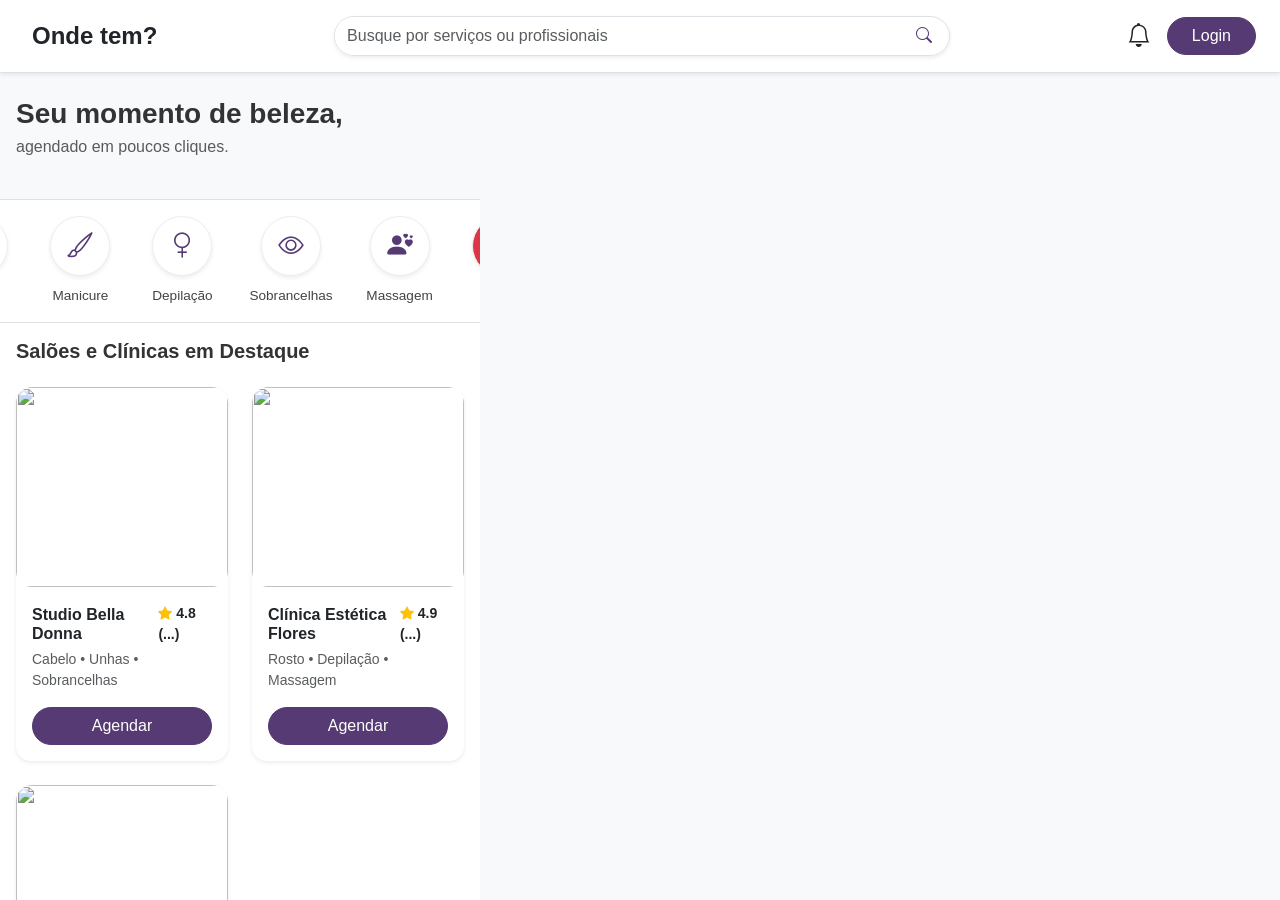
==== commit 5b8c3223: "feat: Indicador visual de forca da senha no cadastro e alteracao de senha - Barra de 4 niveis: Muito" ====
--- a/index.html
+++ b/index.html
@@ -1,315 +1,356 @@
-<!DOCTYPE html>
-<html lang="pt-br">
-<head>
-  <meta charset="UTF-8">
-  <meta name="viewport" content="width=device-width, initial-scale=1.0">
-  <title>Onde Tem? - Agendamento de Serviços Estéticos</title>
-  <link href="https://cdn.jsdelivr.net/npm/bootstrap@5.3.0/dist/css/bootstrap.min.css" rel="stylesheet">
-  <link rel="stylesheet" href="https://cdn.jsdelivr.net/npm/bootstrap-icons@1.10.5/font/bootstrap-icons.css">
-  <link rel="stylesheet" href="https://unpkg.com/leaflet@1.9.4/dist/leaflet.css" />
-  <link rel="stylesheet" href="style.css">
-  <link rel="manifest" href="manifest.json">
-  <meta name="theme-color" content="#d93d3d">
-  <script src="https://unpkg.com/leaflet@1.9.4/dist/leaflet.js"></script>
-  <script src="app.js"></script>
-</head>
-
-<body>
-
-  <header class="bg-white py-3 border-bottom fixed-top shadow-sm" style="height: 73px; z-index: 1100;">
-    <div class="container-fluid px-4 d-flex justify-content-between align-items-center h-100">
-      <div class="logo d-flex align-items-center">
-        <i class="bi bi-b-circle-fill fs-2 text-danger me-2"></i>
-        <span class="fs-4 fw-bold text-dark">Onde tem?</span>
-      </div>
-      
-      <div class="search-bar w-50 d-none d-md-block">
-        <div class="input-group rounded-pill border shadow-sm">
-            <input type="search" class="form-control border-0 rounded-pill" placeholder="Busque por serviços ou profissionais">
-            <button class="btn text-danger pe-3"><i class="bi bi-search"></i></button>
-        </div>
-      </div>
-
-      <div class="search-container-mobile d-flex d-md-none align-items-center">
-        <input type="search" id="input-busca-mobile" class="form-control rounded-pill d-none" placeholder="Buscar...">
-        <div class="search-icon fs-3 text-muted ms-2" id="btn-lupa-mobile" style="cursor: pointer;">
-          <i class="bi bi-search"></i>
-        </div>
-      </div>
-      <div class="header-action d-flex align-items-center">
-        <button id="btn-notificacao" class="btn btn-link text-dark position-relative p-0 border-0 me-3">
-          <i class="bi bi-bell fs-4"></i>
-          <span id="badge-notificacao" class="position-absolute top-0 start-100 translate-middle p-1 bg-success border border-light rounded-circle d-none">
-            <span class="visually-hidden">Ativo</span>
-          </span>
-        </button>
-        <button class="btn btn-danger rounded-pill px-4" data-bs-toggle="modal" data-bs-target="#modalLogin">Login</button>
-      </div>
-      
-  </header>
-
-  <main class="main-split-container">
-    
-    <section class="listings-side">
-        
-        <div class="hero-mini py-4 px-3 bg-light d-none d-md-block border-bottom">
-            <h1 class="h3 fw-bold mb-1">Seu momento de beleza,</h1>
-            <p class="text-muted">agendado em poucos cliques.</p>
-        </div>
-
-        <div class="categories-section bg-white border-bottom sticky-top" style="top: 0; z-index: 100;">
-            <div class="categories-wrapper p-3">
-                <div class="category-item text-center">
-                    <div class="icon-circle shadow-sm"><i class="bi bi-scissors"></i></div>
-                    <p>Cabelo</p>
-                </div>
-                <div class="category-item text-center">
-                    <div class="icon-circle shadow-sm"><i class="bi bi-hand-index-thumb"></i></div>
-                    <p>Unhas</p>
-                </div>
-                <div class="category-item text-center">
-                    <div class="icon-circle shadow-sm"><i class="bi bi-gender-female"></i></div>
-                    <p>Depilação</p>
-                </div>
-                <div class="category-item text-center">
-                    <div class="icon-circle shadow-sm"><i class="bi bi-eye"></i></div>
-                    <p>Sobrancelhas</p>
-                </div>
-                <div class="category-item text-center">
-                    <div class="icon-circle shadow-sm"><i class="bi bi-person-hearts"></i></div>
-                    <p>Massagem</p>
-                </div>
-            </div>
-        </div>
-
-        <div class="p-3">
-            <h5 class="fw-bold mb-4">Salões e Clínicas em Destaque</h5>
-            <div class="row g-4" id="container-cards">
-                
-                <div class="col-12 col-xl-6 card-salao" data-index="0">
-                    <div class="card service-card shadow-sm h-100 border-0">
-                        <img src="https://frizzar.com.br/blog/wp-content/uploads/2025/01/salao-de-beleza-moderno.webp" class="card-img-top rounded-4">
-                        <div class="card-body d-flex flex-column">
-                            <div class="d-flex justify-content-between align-items-center mb-1">
-                                <h6 class="card-title mb-0 fw-bold">Studio Bella Donna</h6>
-                                <span class="small fw-bold"><i class="bi bi-star-fill text-warning"></i> 4.8 (<span id="dist-0">...</span>)</span>
-                            </div>
-                            <p class="card-text text-muted small mb-3">Cabelo • Unhas • Sobrancelhas</p>
-                            <div class="mt-auto">
-                                <button class="btn btn-danger w-100 rounded-pill">Agendar</button>
-                            </div>
-                        </div>
-                    </div>
-                </div>
-
-                <div class="col-12 col-xl-6 card-salao" data-index="1">
-                    <div class="card service-card shadow-sm h-100 border-0">
-                        <img src="https://s2.glbimg.com/Ha2q-YYa3pCWtwM4E51zi_p-POI=/940x523/e.glbimg.com/og/ed/f/original/2019/02/20/blow-dry-bar-del-mar-chairs-counter-853427.jpg" class="card-img-top rounded-4">
-                        <div class="card-body d-flex flex-column">
-                            <div class="d-flex justify-content-between align-items-center mb-1">
-                                <h6 class="card-title mb-0 fw-bold">Clínica Estética Flores</h6>
-                                <span class="small fw-bold"><i class="bi bi-star-fill text-warning"></i> 4.9 (<span id="dist-1">...</span>)</span>
-                            </div>
-                            <p class="card-text text-muted small mb-3">Rosto • Depilação • Massagem</p>
-                            <div class="mt-auto">
-                                <button class="btn btn-danger w-100 rounded-pill">Agendar</button>
-                            </div>
-                        </div>
-                    </div>
-                </div>
-
-                <div class="col-12 col-xl-6 card-salao" data-index="2">
-                    <div class="card service-card shadow-sm h-100 border-0">
-                        <img src="https://ferrante.com.br/wp-content/uploads/2024/11/decoracao-minimalista-salao.jpg.jpeg" class="card-img-top rounded-4">
-                        <div class="card-body d-flex flex-column">
-                            <div class="d-flex justify-content-between align-items-center mb-1">
-                                <h6 class="card-title mb-0 fw-bold">Espaço Glow</h6>
-                                <span class="small fw-bold"><i class="bi bi-star-fill text-warning"></i> 4.7 (<span id="dist-2">...</span>)</span>
-                            </div>
-                            <p class="card-text text-muted small mb-3">Unhas • Sobrancelhas • Rosto</p>
-                            <div class="mt-auto">
-                                <button class="btn btn-danger w-100 rounded-pill">Agendar</button>
-                            </div>
-                        </div>
-                    </div>
-                </div>
-
-            </div>
-        </div>
-    </section>
-
-    <section class="map-side">
-        <div id="map"></div>
-    </section>
-
-  </main>
-
-  <div class="modal fade" id="modalAgendamento" tabindex="-1" aria-hidden="true">
-    <div class="modal-dialog modal-dialog-centered">
-      <div class="modal-content rounded-4 border-0">
-        <div class="modal-header border-0 pb-0">
-          <h5 class="modal-title fw-bold" id="modalAgendamentoLabel">Finalizar Agendamento</h5>
-          <button type="button" class="btn-close" data-bs-dismiss="modal" aria-label="Close"></button>
-        </div>
-        <div class="modal-body">
-          <form id="formAgendamento">
-            <div class="mb-3">
-              <label class="form-label small fw-bold">Escolha o dia:</label>
-              <input type="date" class="form-control" id="dataAgendamento" required>
-            </div>
-            <div class="mb-3">
-              <label class="form-label small fw-bold">Horário disponível:</label>
-              <select class="form-select" id="horaAgendamento" required>
-                <option value="">Selecione...</option>
-                <option>09:00</option><option>10:00</option><option>14:00</option><option>16:00</option>
-              </select>
-            </div>
-            <div class="mb-3">
-              <label class="form-label small fw-bold">Forma de Pagamento:</label>
-              <select class="form-select" id="metodoPagamento" required>
-                <option value="pix">Pix</option>
-                <option value="cartao">Cartão de Crédito</option>
-                <option value="local">Pagar no Estabelecimento</option>
-              </select>
-            </div>
-            <hr>
-            <div id="statusPagamento" class="text-center small mb-2"></div>
-            <button type="submit" class="btn btn-danger w-100 rounded-pill py-2 fw-bold">Confirmar e Pagar</button>
-          </form>
-        </div>
-      </div>
-    </div>
-  </div>
-<div class="modal fade" id="modalLogin" tabindex="-1" aria-hidden="true">
-  <div class="modal-dialog modal-dialog-centered">
-    <div class="modal-content rounded-4 border-0 shadow-lg">
-      <div class="modal-header border-0 pb-0 justify-content-center">
-        <h5 class="fw-bold mt-3">Entrar no Onde Tem?</h5>
-      </div>
-      <div class="modal-body p-4">
-        <ul class="nav nav-pills nav-fill mb-4 bg-light rounded-pill p-1" id="loginTab" role="tablist">
-          <li class="nav-item">
-            <button class="nav-link active rounded-pill" data-bs-toggle="pill" data-bs-target="#tab-usuario">Sou Cliente</button>
-          </li>
-          <li class="nav-item">
-            <button class="nav-link rounded-pill" data-bs-toggle="pill" data-bs-target="#tab-empresa">Sou Empresa</button>
-          </li>
-        </ul>
-
-        <div class="tab-content">
-          <div class="tab-pane fade show active" id="tab-usuario">
-            <form id="formLoginUsuario">
-              <input type="email" id="login-email-usuario" class="form-control mb-2 rounded-3" placeholder="E-mail" required>
-              <input type="password" id="login-senha-usuario" class="form-control mb-3 rounded-3" placeholder="Senha" required>
-              <button class="btn btn-danger w-100 rounded-pill mb-3">Entrar como Usuário</button>
-              <p class="text-center small">Não tem conta? <a href="#" class="text-danger fw-bold abrir-cadastro">Cadastre-se agora</a></p>
-            </form>
-          </div>
-
-          <div class="tab-pane fade" id="tab-empresa">
-            <form id="formLoginEmpresa">
-              <input type="email" id="login-email-empresa" class="form-control mb-2 rounded-3" placeholder="E-mail da Empresa" required>
-              <input type="password" id="login-senha-empresa" class="form-control mb-3 rounded-3" placeholder="Senha" required>
-              <button class="btn btn-dark w-100 rounded-pill mb-3">Acessar Painel da Empresa</button>
-              <p class="text-center small">Quer ser parceiro? <a href="#" class="text-danger fw-bold abrir-cadastro">Cadastrar minha Empresa</a></p>
-            </form>
-          </div>
-        </div>
-      </div>
-    </div>
-  </div>
-</div>
-
-<div class="modal fade" id="modalCadastro" tabindex="-1" aria-hidden="true">
-  <div class="modal-dialog modal-dialog-centered modal-lg">
-    <div class="modal-content rounded-4 border-0 shadow-lg">
-      <div class="modal-header border-0 pb-0 pt-3 px-3">
-        <h6 class="fw-bold mb-0 ps-1">Crie sua conta no Onde Tem?</h6>
-        <button type="button" class="btn-close" data-bs-dismiss="modal" aria-label="Close"></button>
-      </div>
-
-      <div class="modal-body p-3 pt-1">
-        <ul class="nav nav-pills nav-fill mb-3 bg-light rounded-pill p-1" id="cadastroTab" role="tablist">
-          <li class="nav-item">
-            <button class="nav-link active rounded-pill py-1" data-bs-toggle="pill" data-bs-target="#cad-usuario" style="font-size: 0.85rem;">Novo Cliente</button>
-          </li>
-          <li class="nav-item">
-            <button class="nav-link rounded-pill py-1" data-bs-toggle="pill" data-bs-target="#cad-empresa" style="font-size: 0.85rem;">Nova Empresa</button>
-          </li>
-        </ul>
-
-        <div class="tab-content">
-          <div class="tab-pane fade show active" id="cad-usuario">
-            <form id="formCadUsuario" class="row g-2">
-              <div class="col-md-6">
-                <label class="small fw-bold mb-1">Nome</label>
-                <input type="text" id="cad-nome-usuario" class="form-control form-control-sm rounded-3" placeholder="Ex: André" required>
-              </div>
-              <div class="col-md-6">
-                <label class="small fw-bold mb-1">Sobrenome</label>
-                <input type="text" id="cad-sobrenome-usuario" class="form-control form-control-sm rounded-3" placeholder="Ex: Souza" required>
-              </div>
-              <div class="col-12">
-                <label class="small fw-bold mb-1">Telefone</label>
-                <input type="tel" id="cad-telefone-usuario" class="form-control form-control-sm rounded-3" placeholder="(22) 99999-9999">
-              </div>
-              <div class="col-12">
-                <label class="small fw-bold mb-1">E-mail</label>
-                <input type="email" id="cad-email-usuario" class="form-control form-control-sm rounded-3" placeholder="seu@email.com" required>
-              </div>
-              <div class="col-md-6">
-                <label class="small fw-bold mb-1">Senha</label>
-                <input type="password" id="cad-senha-usuario" class="form-control form-control-sm rounded-3" required>
-              </div>
-              <div class="col-md-6">
-                <label class="small fw-bold mb-1">Confirmar Senha</label>
-                <input type="password" id="cad-confirmar-senha-usuario" class="form-control form-control-sm rounded-3" required>
-              </div>
-              <div class="col-12 mt-3">
-                <button type="submit" class="btn btn-danger w-100 rounded-pill py-2">Finalizar Cadastro</button>
-              </div>
-            </form>
-          </div>
-
-          <div class="tab-pane fade" id="cad-empresa">
-            <form id="formCadEmpresa" class="row g-2">
-              <div class="col-md-6">
-                <label class="small fw-bold mb-1">Nome Fantasia</label>
-                <input type="text" id="cad-nome-fantasia" class="form-control form-control-sm rounded-3" placeholder="Ex: Studio Bella Donna" required>
-              </div>
-              <div class="col-md-6">
-                <label class="small fw-bold mb-1">Razão Social / Nome Completo</label>
-                <input type="text" id="cad-razao-social" class="form-control form-control-sm rounded-3" placeholder="Ex: Bella Donna Ltda" required>
-              </div>
-              <div class="col-12">
-                <label class="small fw-bold mb-1">Telefone Corporativo</label>
-                <input type="text" id="cad-telefone-empresa" class="form-control form-control-sm rounded-3" placeholder="Ex: (22) 99999-9999" required>
-              </div>
-              <div class="col-12">
-                <label class="small fw-bold mb-1">E-mail Corporativo</label>
-                <input type="email" id="cad-email-empresa" class="form-control form-control-sm rounded-3" placeholder="contato@empresa.com" required>
-              </div>
-              <div class="col-md-6">
-                <label class="small fw-bold mb-1">Senha</label>
-                <input type="password" id="cad-senha-empresa" class="form-control form-control-sm rounded-3" required>
-              </div>
-              <div class="col-md-6">
-                <label class="small fw-bold mb-1">Confirmar Senha</label>
-                <input type="password" id="cad-confirmar-senha-empresa" class="form-control form-control-sm rounded-3" required>
-              </div>
-              <div class="col-12 mt-3">
-                <button type="submit" class="btn btn-dark w-100 rounded-pill py-2">Cadastrar Empresa</button>
-              </div>
-            </form>
-          </div>
-        </div>
-      </div>
-    </div>
-  </div>
-</div>
-
-  <script src="https://cdn.jsdelivr.net/npm/bootstrap@5.3.0/dist/js/bootstrap.bundle.min.js"></script>
-  <script src="script.js"></script>
-  
-</body>
+<!DOCTYPE html>
+<html lang="pt-br">
+<head>
+  <meta charset="UTF-8">
+  <meta name="viewport" content="width=device-width, initial-scale=1.0">
+  <title>Onde Tem? - Agendamento de Serviços Estéticos</title>
+  <link href="https://cdn.jsdelivr.net/npm/bootstrap@5.3.0/dist/css/bootstrap.min.css" rel="stylesheet">
+  <link rel="stylesheet" href="https://cdn.jsdelivr.net/npm/bootstrap-icons@1.10.5/font/bootstrap-icons.css">
+  <link rel="stylesheet" href="https://unpkg.com/leaflet@1.9.4/dist/leaflet.css" />
+  <link rel="stylesheet" href="style.css">
+  <link rel="manifest" href="manifest.json">
+  <meta name="theme-color" content="#d93d3d">
+  <script src="https://unpkg.com/leaflet@1.9.4/dist/leaflet.js"></script>
+  <script src="app.js"></script>
+</head>
+
+<body>
+
+  <header class="bg-white py-3 border-bottom fixed-top shadow-sm" style="height: 73px; z-index: 1100;">
+    <div class="container-fluid px-4 d-flex justify-content-between align-items-center h-100">
+      <div class="logo d-flex align-items-center">
+        <i class="bi bi-b-circle-fill fs-2 text-danger me-2"></i>
+        <span class="fs-4 fw-bold text-dark">Onde tem?</span>
+      </div>
+      
+      <div class="search-bar w-50 d-none d-md-block">
+        <div class="input-group rounded-pill border shadow-sm">
+            <input type="search" class="form-control border-0 rounded-pill" placeholder="Busque por serviços ou profissionais">
+            <button class="btn text-danger pe-3"><i class="bi bi-search"></i></button>
+        </div>
+      </div>
+
+      <div class="search-container-mobile d-flex d-md-none align-items-center">
+        <input type="search" id="input-busca-mobile" class="form-control rounded-pill d-none" placeholder="Buscar...">
+        <div class="search-icon fs-3 text-muted ms-2" id="btn-lupa-mobile" style="cursor: pointer;">
+          <i class="bi bi-search"></i>
+        </div>
+      </div>
+      <div class="header-action d-flex align-items-center">
+        <button id="btn-notificacao" class="btn btn-link text-dark position-relative p-0 border-0 me-3">
+          <i class="bi bi-bell fs-4"></i>
+          <span id="badge-notificacao" class="position-absolute top-0 start-100 translate-middle p-1 bg-success border border-light rounded-circle d-none">
+            <span class="visually-hidden">Ativo</span>
+          </span>
+        </button>
+        <button class="btn btn-danger rounded-pill px-4" data-bs-toggle="modal" data-bs-target="#modalLogin">Login</button>
+      </div>
+      
+  </header>
+
+  <main class="main-split-container">
+    
+    <section class="listings-side">
+        
+        <div class="hero-mini py-4 px-3 bg-light d-none d-md-block border-bottom">
+            <h1 class="h3 fw-bold mb-1">Seu momento de beleza,</h1>
+            <p class="text-muted">agendado em poucos cliques.</p>
+        </div>
+
+        <div class="categories-section bg-white border-bottom sticky-top" style="top: 0; z-index: 100;">
+            <div class="categories-wrapper p-3">
+                <div class="category-item text-center">
+                    <div class="icon-circle shadow-sm"><i class="bi bi-scissors"></i></div>
+                    <p>Cabelo</p>
+                </div>
+                <div class="category-item text-center">
+                    <div class="icon-circle shadow-sm"><i class="bi bi-brush"></i></i></div>
+                    <p>Manicure</p>
+                </div>
+                <div class="category-item text-center">
+                    <div class="icon-circle shadow-sm"><i class="bi bi-gender-female"></i></div>
+                    <p>Depilação</p>
+                </div>
+                <div class="category-item text-center">
+                    <div class="icon-circle shadow-sm"><i class="bi bi-eye"></i></div>
+                    <p>Sobrancelhas</p>
+                </div>
+                <div class="category-item text-center">
+                    <div class="icon-circle shadow-sm"><i class="bi bi-person-hearts"></i></div>
+                    <p>Massagem</p>
+                </div>
+                <div class="category-item text-center" data-categoria="todos" style="cursor: pointer;">
+                  <div class="icon-circle shadow-sm bg-danger text-white"><i class="bi bi-grid-fill"></i></div>
+                    <p>Todos</p>
+                  </div>
+                </div>
+        </div>
+
+        <div class="p-3">
+            <h5 class="fw-bold mb-4">Salões e Clínicas em Destaque</h5>
+            <div class="row g-4" id="container-cards">
+                
+                <div class="col-12 col-xl-6 card-salao" data-index="0">
+                    <div class="card service-card shadow-sm h-100 border-0">
+                        <img src="https://frizzar.com.br/blog/wp-content/uploads/2025/01/salao-de-beleza-moderno.webp" class="card-img-top rounded-4">
+                        <div class="card-body d-flex flex-column">
+                            <div class="d-flex justify-content-between align-items-center mb-1">
+                                <h6 class="card-title mb-0 fw-bold">Studio Bella Donna</h6>
+                                <span class="small fw-bold"><i class="bi bi-star-fill text-warning"></i> 4.8 (<span id="dist-0">...</span>)</span>
+                            </div>
+                            <p class="card-text text-muted small mb-3">Cabelo • Unhas • Sobrancelhas</p>
+                            <div class="mt-auto">
+                                <button onclick="tentarAgendar('Studio Bella Donna')" class="btn btn-danger w-100 rounded-pill">Agendar</button>
+                            </div>
+                        </div>
+                    </div>
+                </div>
+
+                <div class="col-12 col-xl-6 card-salao" data-index="1">
+                    <div class="card service-card shadow-sm h-100 border-0">
+                        <img src="https://s2.glbimg.com/Ha2q-YYa3pCWtwM4E51zi_p-POI=/940x523/e.glbimg.com/og/ed/f/original/2019/02/20/blow-dry-bar-del-mar-chairs-counter-853427.jpg" class="card-img-top rounded-4">
+                        <div class="card-body d-flex flex-column">
+                            <div class="d-flex justify-content-between align-items-center mb-1">
+                                <h6 class="card-title mb-0 fw-bold">Clínica Estética Flores</h6>
+                                <span class="small fw-bold"><i class="bi bi-star-fill text-warning"></i> 4.9 (<span id="dist-1">...</span>)</span>
+                            </div>
+                            <p class="card-text text-muted small mb-3">Rosto • Depilação • Massagem</p>
+                            <div class="mt-auto">
+                                <button onclick="tentarAgendar('Studio Bella Donna')" class="btn btn-danger w-100 rounded-pill">Agendar</button>
+                            </div>
+                        </div>
+                    </div>
+                </div>
+
+                <div class="col-12 col-xl-6 card-salao" data-index="2">
+                    <div class="card service-card shadow-sm h-100 border-0">
+                        <img src="https://ferrante.com.br/wp-content/uploads/2024/11/decoracao-minimalista-salao.jpg.jpeg" class="card-img-top rounded-4">
+                        <div class="card-body d-flex flex-column">
+                            <div class="d-flex justify-content-between align-items-center mb-1">
+                                <h6 class="card-title mb-0 fw-bold">Espaço Glow</h6>
+                                <span class="small fw-bold"><i class="bi bi-star-fill text-warning"></i> 4.7 (<span id="dist-2">...</span>)</span>
+                            </div>
+                            <p class="card-text text-muted small mb-3">Unhas • Sobrancelhas • Rosto</p>
+                            <div class="mt-auto">
+                                <button onclick="tentarAgendar('Studio Bella Donna')" class="btn btn-danger w-100 rounded-pill">Agendar</button>
+                            </div>
+                        </div>
+                    </div>
+                </div>
+
+            </div>
+        </div>
+    </section>
+
+    <section class="map-side">
+        <div id="map"></div>
+    </section>
+
+  </main>
+
+  <div class="modal fade" id="modalAgendamento" tabindex="-1" aria-hidden="true">
+    <div class="modal-dialog modal-dialog-centered">
+      <div class="modal-content rounded-4 border-0">
+        <div class="modal-header border-0 pb-0">
+          <h5 class="modal-title fw-bold" id="modalAgendamentoLabel">Finalizar Agendamento</h5>
+          <button type="button" class="btn-close" data-bs-dismiss="modal" aria-label="Close"></button>
+        </div>
+        <div class="modal-body">
+          <form id="formAgendamento">
+            <div class="mb-3">
+              <label class="form-label small fw-bold">Escolha o dia:</label>
+              <input type="date" class="form-control" id="dataAgendamento" required>
+            </div>
+            <div class="mb-3">
+              <label class="form-label small fw-bold">Horário disponível:</label>
+              <select class="form-select" id="horaAgendamento" required>
+                <option value="">Selecione...</option>
+                <option>09:00</option><option>10:00</option><option>14:00</option><option>16:00</option>
+              </select>
+            </div>
+            <div class="mb-3">
+              <label class="form-label small fw-bold">Forma de Pagamento:</label>
+              <select class="form-select" id="metodoPagamento" required>
+                <option value="pix">Pix</option>
+                <option value="cartao">Cartão de Crédito</option>
+                <option value="local">Pagar no Estabelecimento</option>
+              </select>
+            </div>
+            <hr>
+            <div id="statusPagamento" class="text-center small mb-2"></div>
+            <button type="submit" class="btn btn-danger w-100 rounded-pill py-2 fw-bold">Confirmar e Pagar</button>
+          </form>
+        </div>
+      </div>
+    </div>
+  </div>
+  <div class="modal fade" id="modalAvisoLogin" tabindex="-1" aria-hidden="true">
+    <div class="modal-dialog modal-dialog-centered">
+      <div class="modal-content border-0 shadow-lg rounded-4">
+        <div class="modal-body text-center p-5">
+          <div class="mb-4">
+            <i class="bi bi-person-lock text-danger" style="font-size: 4rem;"></i>
+          </div>
+          <h4 class="fw-bold mb-3">Falta pouco!</h4>
+          <p class="text-muted mb-4">Para garantir sua segurança e confirmar seu horário, você precisa estar conectado à sua conta.</p>
+          
+          <div class="d-grid gap-2">
+            <button class="btn btn-danger btn-lg rounded-pill fw-bold" onclick="irParaLogin()">Entrar agora</button>
+            <button class="btn btn-link text-muted" data-bs-dismiss="modal">Depois eu vejo</button>
+          </div>
+        </div>
+      </div>
+    </div>
+  </div>  
+  <div class="modal fade" id="modalLogin" tabindex="-1" aria-hidden="true">
+    <div class="modal-dialog modal-dialog-centered">
+      <div class="modal-content rounded-4 border-0 shadow-lg">
+        <div class="modal-header border-0 pb-0 justify-content-center">
+          <h5 class="fw-bold mt-3">Entrar no Onde Tem?</h5>
+        </div>
+        <div class="modal-body p-4">
+          <ul class="nav nav-pills nav-fill mb-4 bg-light rounded-pill p-1" id="loginTab" role="tablist">
+            <li class="nav-item">
+              <button class="nav-link active rounded-pill" data-bs-toggle="pill" data-bs-target="#tab-usuario">Sou Cliente</button>
+            </li>
+            <li class="nav-item">
+              <button class="nav-link rounded-pill" data-bs-toggle="pill" data-bs-target="#tab-empresa">Sou Empresa</button>
+            </li>
+          </ul>
+
+          <div class="tab-content">
+            <div class="tab-pane fade show active" id="tab-usuario">
+              <form id="formLoginUsuario">
+                <input type="email" id="login-email-usuario" class="form-control mb-2 rounded-3" placeholder="E-mail" required>
+                <input type="password" id="login-senha-usuario" class="form-control mb-3 rounded-3" placeholder="Senha" required>
+                <button class="btn btn-danger w-100 rounded-pill mb-3">Entrar como Usuário</button>
+                <p class="text-center small">Não tem conta? <a href="#" class="text-danger fw-bold abrir-cadastro">Cadastre-se agora</a></p>
+              </form>
+            </div>
+
+            <div class="tab-pane fade" id="tab-empresa">
+              <form id="formLoginEmpresa">
+                <input type="email" id="login-email-empresa" class="form-control mb-2 rounded-3" placeholder="E-mail da Empresa" required>
+                <input type="password" id="login-senha-empresa" class="form-control mb-3 rounded-3" placeholder="Senha" required>
+                <button class="btn btn-dark w-100 rounded-pill mb-3">Acessar Painel da Empresa</button>
+                <p class="text-center small">Quer ser parceiro? <a href="#" class="text-danger fw-bold abrir-cadastro">Cadastrar minha Empresa</a></p>
+              </form>
+            </div>
+          </div>
+        </div>
+      </div>
+    </div>
+  </div>
+
+  <div class="modal fade" id="modalCadastro" tabindex="-1" aria-hidden="true">
+    <div class="modal-dialog modal-dialog-centered modal-lg">
+      <div class="modal-content rounded-4 border-0 shadow-lg">
+        <div class="modal-header border-0 pb-0 pt-3 px-3">
+          <h6 class="fw-bold mb-0 ps-1">Crie sua conta no Onde Tem?</h6>
+          <button type="button" class="btn-close" data-bs-dismiss="modal" aria-label="Close"></button>
+        </div>
+
+        <div class="modal-body p-3 pt-1">
+          <ul class="nav nav-pills nav-fill mb-3 bg-light rounded-pill p-1" id="cadastroTab" role="tablist">
+            <li class="nav-item">
+              <button class="nav-link active rounded-pill py-1" data-bs-toggle="pill" data-bs-target="#cad-usuario" style="font-size: 0.85rem;">Novo Cliente</button>
+            </li>
+            <li class="nav-item">
+              <button class="nav-link rounded-pill py-1" data-bs-toggle="pill" data-bs-target="#cad-empresa" style="font-size: 0.85rem;">Nova Empresa</button>
+            </li>
+          </ul>
+
+          <div class="tab-content">
+            <div class="tab-pane fade show active" id="cad-usuario">
+              <form id="formCadUsuario" class="row g-2">
+                <div class="col-md-6">
+                  <label class="small fw-bold mb-1">Nome</label>
+                  <input type="text" id="cad-nome-usuario" class="form-control form-control-sm rounded-3" placeholder="Ex: André" required>
+                </div>
+                <div class="col-md-6">
+                  <label class="small fw-bold mb-1">Sobrenome</label>
+                  <input type="text" id="cad-sobrenome-usuario" class="form-control form-control-sm rounded-3" placeholder="Ex: Souza" required>
+                </div>
+                <div class="col-12">
+                  <label class="small fw-bold mb-1">Telefone</label>
+                  <input type="tel" id="cad-telefone-usuario" class="form-control form-control-sm rounded-3" placeholder="(22) 99999-9999">
+                </div>
+                <div class="col-12">
+                  <label class="small fw-bold mb-1">E-mail</label>
+                  <input type="email" id="cad-email-usuario" class="form-control form-control-sm rounded-3" placeholder="seu@email.com" required>
+                </div>
+                <div class="col-md-6">
+                  <label class="small fw-bold mb-1">Senha</label>
+                  <input type="password" id="cad-senha-usuario" class="form-control form-control-sm rounded-3" required>
+                  <div class="password-strength mt-1">
+                    <div class="strength-bars d-flex gap-1">
+                      <div class="strength-bar"></div>
+                      <div class="strength-bar"></div>
+                      <div class="strength-bar"></div>
+                      <div class="strength-bar"></div>
+                    </div>
+                    <small class="strength-text"></small>
+                  </div>
+                </div>
+                <div class="col-md-6">
+                  <label class="small fw-bold mb-1">Confirmar Senha</label>
+                  <input type="password" id="cad-confirmar-senha-usuario" class="form-control form-control-sm rounded-3" required>
+                </div>
+                <div class="col-12 mt-3">
+                  <button type="submit" class="btn btn-danger w-100 rounded-pill py-2">Finalizar Cadastro</button>
+                </div>
+              </form>
+            </div>
+
+            <div class="tab-pane fade" id="cad-empresa">
+              <form id="formCadEmpresa" class="row g-2">
+                <div class="col-md-6">
+                  <label class="small fw-bold mb-1">Nome Fantasia</label>
+                  <input type="text" id="cad-nome-fantasia" class="form-control form-control-sm rounded-3" placeholder="Ex: Studio Bella Donna" required>
+                </div>
+                <div class="col-md-6">
+                  <label class="small fw-bold mb-1">Razão Social / Nome Completo</label>
+                  <input type="text" id="cad-razao-social" class="form-control form-control-sm rounded-3" placeholder="Ex: Bella Donna Ltda" required>
+                </div>
+                <div class="col-12">
+                  <label class="small fw-bold mb-1">Telefone Corporativo</label>
+                  <input type="text" id="cad-telefone-empresa" class="form-control form-control-sm rounded-3" placeholder="Ex: (22) 99999-9999" required>
+                </div>
+                <div class="col-12">
+                  <label class="small fw-bold mb-1">E-mail Corporativo</label>
+                  <input type="email" id="cad-email-empresa" class="form-control form-control-sm rounded-3" placeholder="contato@empresa.com" required>
+                </div>
+                <div class="col-md-6">
+                  <label class="small fw-bold mb-1">Senha</label>
+                  <input type="password" id="cad-senha-empresa" class="form-control form-control-sm rounded-3" required>
+                  <div class="password-strength mt-1">
+                    <div class="strength-bars d-flex gap-1">
+                      <div class="strength-bar"></div>
+                      <div class="strength-bar"></div>
+                      <div class="strength-bar"></div>
+                      <div class="strength-bar"></div>
+                    </div>
+                    <small class="strength-text"></small>
+                  </div>
+                </div>
+                <div class="col-md-6">
+                  <label class="small fw-bold mb-1">Confirmar Senha</label>
+                  <input type="password" id="cad-confirmar-senha-empresa" class="form-control form-control-sm rounded-3" required>
+                </div>
+                <div class="col-12 mt-3">
+                  <button type="submit" class="btn btn-dark w-100 rounded-pill py-2">Cadastrar Empresa</button>
+                </div>
+              </form>
+            </div>
+          </div>
+        </div>
+      </div>
+    </div>
+  </div>
+  
+  <script src="https://cdn.jsdelivr.net/npm/bootstrap@5.3.0/dist/js/bootstrap.bundle.min.js"></script>
+  <script src="script.js"></script>
+  
+  
+</body>
 </html>
--- a/style.css
+++ b/style.css
@@ -1,234 +1,273 @@
-/* --- CONFIGURAÇÕES BASE --- */
-html, body {
-    height: 100%;
-    margin: 0;
-    font-family: 'Segoe UI', Arial, sans-serif;
-    background-color: #f8f9fa;
-    color: #333;
-    overflow: hidden; /* Trava o scroll geral para o efeito Airbnb funcionar */
-}
-
-/* Cores do Design (Roxo Principal) */
-.btn-danger {
-    background-color: #553A73;
-    border-color: #553A73;
-}
-.btn-danger:hover {
-    background-color: #442e5c;
-    border-color: #442e5c;
-}
-.text-danger {
-    color: #553A73 !important;
-}
-
-/* --- ESTRUTURA SPLIT SCREEN (AIRBNB STYLE) --- */
-.main-split-container {
-    display: flex;
-    height: calc(100vh - 73px); /* Altura total menos o header */
-    margin-top: 73px; /* Compensação do header fixo */
-}
-
-/* Lado Esquerdo: Lista Rolável */
-.listings-side {
-    flex: 1.2;
-    overflow-y: auto;
-    background: #fff;
-    scrollbar-width: none; /* Esconde scroll no Firefox */
-}
-.listings-side::-webkit-scrollbar {
-    display: none; /* Esconde scroll no Chrome/Safari */
-}
-
-/* Lado Direito: Mapa Fixo */
-.map-side {
-    flex: 2;
-    position: sticky;
-    top: 0;
-    height: 100%;
-}
-#map {
-    height: 100%;
-    width: 100%;
-    z-index: 1;
-}
-
-/* --- CATEGORIAS (BOLINHAS) --- */
-.categories-wrapper {
-    display: flex;
-    justify-content: flex-start;
-    align-items: center;
-    gap: 32px; /* Espaçamento elegante entre categorias */
-    overflow-x: auto;
-    padding: 15px 20px;
-    scrollbar-width: none;
-}
-
-.categories-wrapper::-webkit-scrollbar {
-    display: none;
-}
-
-/* Centraliza no Desktop */
-@media (min-width: 769px) {
-    .categories-wrapper {
-        justify-content: center;
-    }
-}
-
-.category-item {
-    flex: 0 0 auto;
-    min-width: 70px;
-    cursor: pointer;
-    text-align: center;
-    display: flex;
-    flex-direction: column;
-    align-items: center;
-}
-
-.icon-circle {
-    width: 60px;
-    height: 60px;
-    background-color: white;
-    border-radius: 50%;
-    display: flex;
-    justify-content: center;
-    align-items: center;
-    margin-bottom: 10px;
-    font-size: 1.6rem;
-    color: #553A73;
-    transition: all 0.2s ease-in-out;
-    border: 1px solid #eee;
-    box-shadow: 0 2px 4px rgba(0,0,0,0.05);
-}
-
-.category-item:hover .icon-circle {
-    transform: translateY(-3px);
-    border-color: #553A73;
-    box-shadow: 0 4px 8px rgba(85, 58, 115, 0.15);
-}
-
-.category-item p {
-    font-size: 0.85rem;
-    font-weight: 500;
-    color: #444;
-    margin-bottom: 0;
-    white-space: nowrap;
-}
-
-/* --- CARDS DE SERVIÇO --- */
-.service-card {
-    border: none;
-    border-radius: 15px;
-    overflow: hidden;
-    transition: all 0.3s ease;
-    background: #fff;
-}
-
-.service-card img {
-    height: 200px;
-    object-fit: cover;
-    border-radius: 15px 15px 0 0;
-}
-
-.service-card:hover {
-    box-shadow: 0 8px 16px rgba(0,0,0,0.15) !important;
-}
-
-.card-ativo-mapa {
-    border: 2px solid #553A73 !important;
-    transform: translateY(-5px);
-    box-shadow: 0 10px 20px rgba(85, 58, 115, 0.2) !important;
-}
-
-/* --- BUSCA MOBILE --- */
-#input-busca-mobile {
-    width: 0;
-    transition: width 0.3s ease;
-}
-#input-busca-mobile.ativo {
-    width: 150px;
-    display: block !important;
-}
-
-/* --- RESPONSIVIDADE (GAVETA MOBILE) --- */
-@media (max-width: 768px) {
-    html, body {
-        overflow: auto;
-    }
-    
-    .main-split-container {
-        flex-direction: column;
-        height: auto;
-        position: relative;
-    }
-
-    .map-side {
-        position: absolute;
-        top: 0; left: 0;
-        width: 100%;
-        height: 100vh;
-        z-index: 1;
-    }
-
-    .listings-side {
-        position: relative;
-        margin-top: 50vh; /* Gaveta começa no meio */
-        z-index: 100;
-        border-radius: 25px 25px 0 0;
-        box-shadow: 0 -5px 20px rgba(0,0,0,0.2);
-        padding-bottom: 100px;
-        background: #fff;
-    }
-
-    .listings-side::before {
-        content: "";
-        width: 40px;
-        height: 5px;
-        background: #ccc;
-        border-radius: 10px;
-        margin: 15px auto;
-        display: block;
-    }
-}
-
-/* Marcadores Estilo Airbnb (Pílulas de Preço) */
-.custom-div-icon div {
-    background: white;
-    padding: 5px 10px;
-    border-radius: 20px;
-    font-weight: bold;
-    border: 1px solid #ccc;
-    box-shadow: 0 2px 5px rgba(0,0,0,0.2);
-    font-size: 12px;
-    white-space: nowrap;
-    color: #333;
-}
-
-#btn-subscribe {
-  background-color: #007EBD;
-  color: #ffffff;
-  border: none;
-  padding: 12px 24px;
-  border-radius: 8px;
-  font-size: 1rem;
-  cursor: pointer;
-  transition: opacity 0.2s ease;
-}
-
-#btn-subscribe:hover {
-  opacity: 0.85;
-}
-
-#btn-subscribe:disabled {
-  background-color: #cccccc;
-  cursor: not-allowed;
-}
-/* Ajuste para o dropdown do usuário no header */
-.dropdown-toggle::after {
-    vertical-align: middle;
-    margin-left: 8px;
-}
-
-.dropdown-item:active {
-    background-color: #553A73; /* Mantendo seu roxo principal */
-}
-
+/* --- CONFIGURAÇÕES BASE --- */
+html, body {
+    height: 100%;
+    margin: 0;
+    font-family: 'Segoe UI', Arial, sans-serif;
+    background-color: #f8f9fa;
+    color: #333;
+    overflow: hidden; /* Trava o scroll geral para o efeito Airbnb funcionar */
+}
+
+/* Cores do Design (Roxo Principal) */
+.btn-danger {
+    background-color: #553A73;
+    border-color: #553A73;
+}
+.btn-danger:hover {
+    background-color: #442e5c;
+    border-color: #442e5c;
+}
+.text-danger {
+    color: #553A73 !important;
+}
+
+/* --- ESTRUTURA SPLIT SCREEN (AIRBNB STYLE) --- */
+.main-split-container {
+    display: flex;
+    height: calc(100vh - 73px); /* Altura total menos o header */
+    margin-top: 73px; /* Compensação do header fixo */
+}
+
+/* Lado Esquerdo: Lista Rolável */
+.listings-side {
+    flex: 1.2;
+    overflow-y: auto;
+    background: #fff;
+    scrollbar-width: none; /* Esconde scroll no Firefox */
+}
+.listings-side::-webkit-scrollbar {
+    display: none; /* Esconde scroll no Chrome/Safari */
+}
+
+/* Lado Direito: Mapa Fixo */
+.map-side {
+    flex: 2;
+    position: sticky;
+    top: 0;
+    height: 100%;
+}
+#map {
+    height: 100%;
+    width: 100%;
+    z-index: 1;
+}
+
+/* --- CATEGORIAS (BOLINHAS) --- */
+.categories-wrapper {
+    display: flex;
+    justify-content: flex-start;
+    align-items: center;
+    gap: 32px; /* Espaçamento elegante entre categorias */
+    overflow-x: auto;
+    padding: 15px 20px;
+    scrollbar-width: none;
+}
+
+.categories-wrapper::-webkit-scrollbar {
+    display: none;
+}
+
+/* Centraliza no Desktop */
+@media (min-width: 769px) {
+    .categories-wrapper {
+        justify-content: center;
+    }
+}
+
+.category-item {
+    flex: 0 0 auto;
+    min-width: 70px;
+    cursor: pointer;
+    text-align: center;
+    display: flex;
+    flex-direction: column;
+    align-items: center;
+}
+
+.icon-circle {
+    width: 60px;
+    height: 60px;
+    background-color: white;
+    border-radius: 50%;
+    display: flex;
+    justify-content: center;
+    align-items: center;
+    margin-bottom: 10px;
+    font-size: 1.6rem;
+    color: #553A73;
+    transition: all 0.2s ease-in-out;
+    border: 1px solid #eee;
+    box-shadow: 0 2px 4px rgba(0,0,0,0.05);
+}
+
+.category-item:hover .icon-circle {
+    transform: translateY(-3px);
+    border-color: #553A73;
+    box-shadow: 0 4px 8px rgba(85, 58, 115, 0.15);
+}
+
+.category-item p {
+    font-size: 0.85rem;
+    font-weight: 500;
+    color: #444;
+    margin-bottom: 0;
+    white-space: nowrap;
+}
+
+/* --- CARDS DE SERVIÇO --- */
+.service-card {
+    border: none;
+    border-radius: 15px;
+    overflow: hidden;
+    transition: all 0.3s ease;
+    background: #fff;
+}
+
+.service-card img {
+    height: 200px;
+    object-fit: cover;
+    border-radius: 15px 15px 0 0;
+}
+
+.service-card:hover {
+    box-shadow: 0 8px 16px rgba(0,0,0,0.15) !important;
+}
+
+.card-ativo-mapa {
+    border: 2px solid #553A73 !important;
+    transform: translateY(-5px);
+    box-shadow: 0 10px 20px rgba(85, 58, 115, 0.2) !important;
+}
+
+/* --- BUSCA MOBILE --- */
+#input-busca-mobile {
+    width: 0;
+    transition: width 0.3s ease;
+}
+#input-busca-mobile.ativo {
+    width: 150px;
+    display: block !important;
+}
+
+/* --- RESPONSIVIDADE (GAVETA MOBILE) --- */
+@media (max-width: 768px) {
+    html, body {
+        overflow: hidden; /* Impede a página toda de rolar */
+    }
+    
+    .main-split-container {
+        flex-direction: column;
+        height: calc(100vh - 73px);
+        position: relative;
+    }
+
+    .map-side {
+        position: absolute;
+        top: 0; left: 0;
+        width: 100%;
+        height: 100%; /* Mapa ocupa o fundo todo */
+        z-index: 1;
+    }
+
+    .listings-side {
+        position: relative;
+        margin-top: 35vh; /* Começa na metade da tela */
+        height: 100vh;   /* Permite rolar até o topo */
+        z-index: 100;
+        border-radius: 25px 25px 0 0;
+        box-shadow: 0 -5px 20px rgba(0,0,0,0.2);
+        background: #fff;
+        overflow-y: auto; /* Só a lista rola */
+        padding-bottom: 150px;
+    }
+
+    /* Barrinha cinza de puxar (visual) */
+    .listings-side::before {
+        content: "";
+        width: 40px;
+        height: 5px;
+        background: #ccc;
+        border-radius: 10px;
+        margin: 15px auto;
+        display: block;
+    }
+    
+    /* Fixa as categorias no topo da gaveta ao rolar */
+    .categories-section {
+        position: sticky;
+        top: 0;
+        background: white;
+        z-index: 1000;
+    }
+}
+
+/* Marcadores Estilo Airbnb (Pílulas de Preço) */
+.custom-div-icon div {
+    background: white;
+    padding: 5px 10px;
+    border-radius: 20px;
+    font-weight: bold;
+    border: 1px solid #ccc;
+    box-shadow: 0 2px 5px rgba(0,0,0,0.2);
+    font-size: 12px;
+    white-space: nowrap;
+    color: #333;
+}
+
+#btn-subscribe {
+  background-color: #007EBD;
+  color: #ffffff;
+  border: none;
+  padding: 12px 24px;
+  border-radius: 8px;
+  font-size: 1rem;
+  cursor: pointer;
+  transition: opacity 0.2s ease;
+}
+
+#btn-subscribe:hover {
+  opacity: 0.85;
+}
+
+#btn-subscribe:disabled {
+  background-color: #cccccc;
+  cursor: not-allowed;
+}
+/* Ajuste para o dropdown do usuário no header */
+.dropdown-toggle::after {
+    vertical-align: middle;
+    margin-left: 8px;
+}
+
+.dropdown-item:active {
+    background-color: #553A73; /* Mantendo seu roxo principal */
+}
+
+.card-ativo-mapa {
+    border: 2px solid #553A73 !important; /* Roxo do seu painel */
+    box-shadow: 0 0 15px rgba(85, 58, 115, 0.3) !important;
+    transform: translateY(-5px);
+    transition: all 0.3s ease;
+}
+
+/* --- FORCA DA SENHA --- */
+.password-strength { margin-top: 4px; }
+.strength-bars { height: 4px; }
+.strength-bar {
+    flex: 1;
+    height: 4px;
+    border-radius: 2px;
+    background: #e0e0e0;
+    transition: background 0.3s;
+}
+.strength-bar.weak { background: #dc3545; }
+.strength-bar.fair { background: #fd7e14; }
+.strength-bar.good { background: #ffc107; }
+.strength-bar.strong { background: #28a745; }
+.strength-text {
+    font-size: 0.7rem;
+    font-weight: 600;
+    display: block;
+    margin-top: 2px;
+}
+
